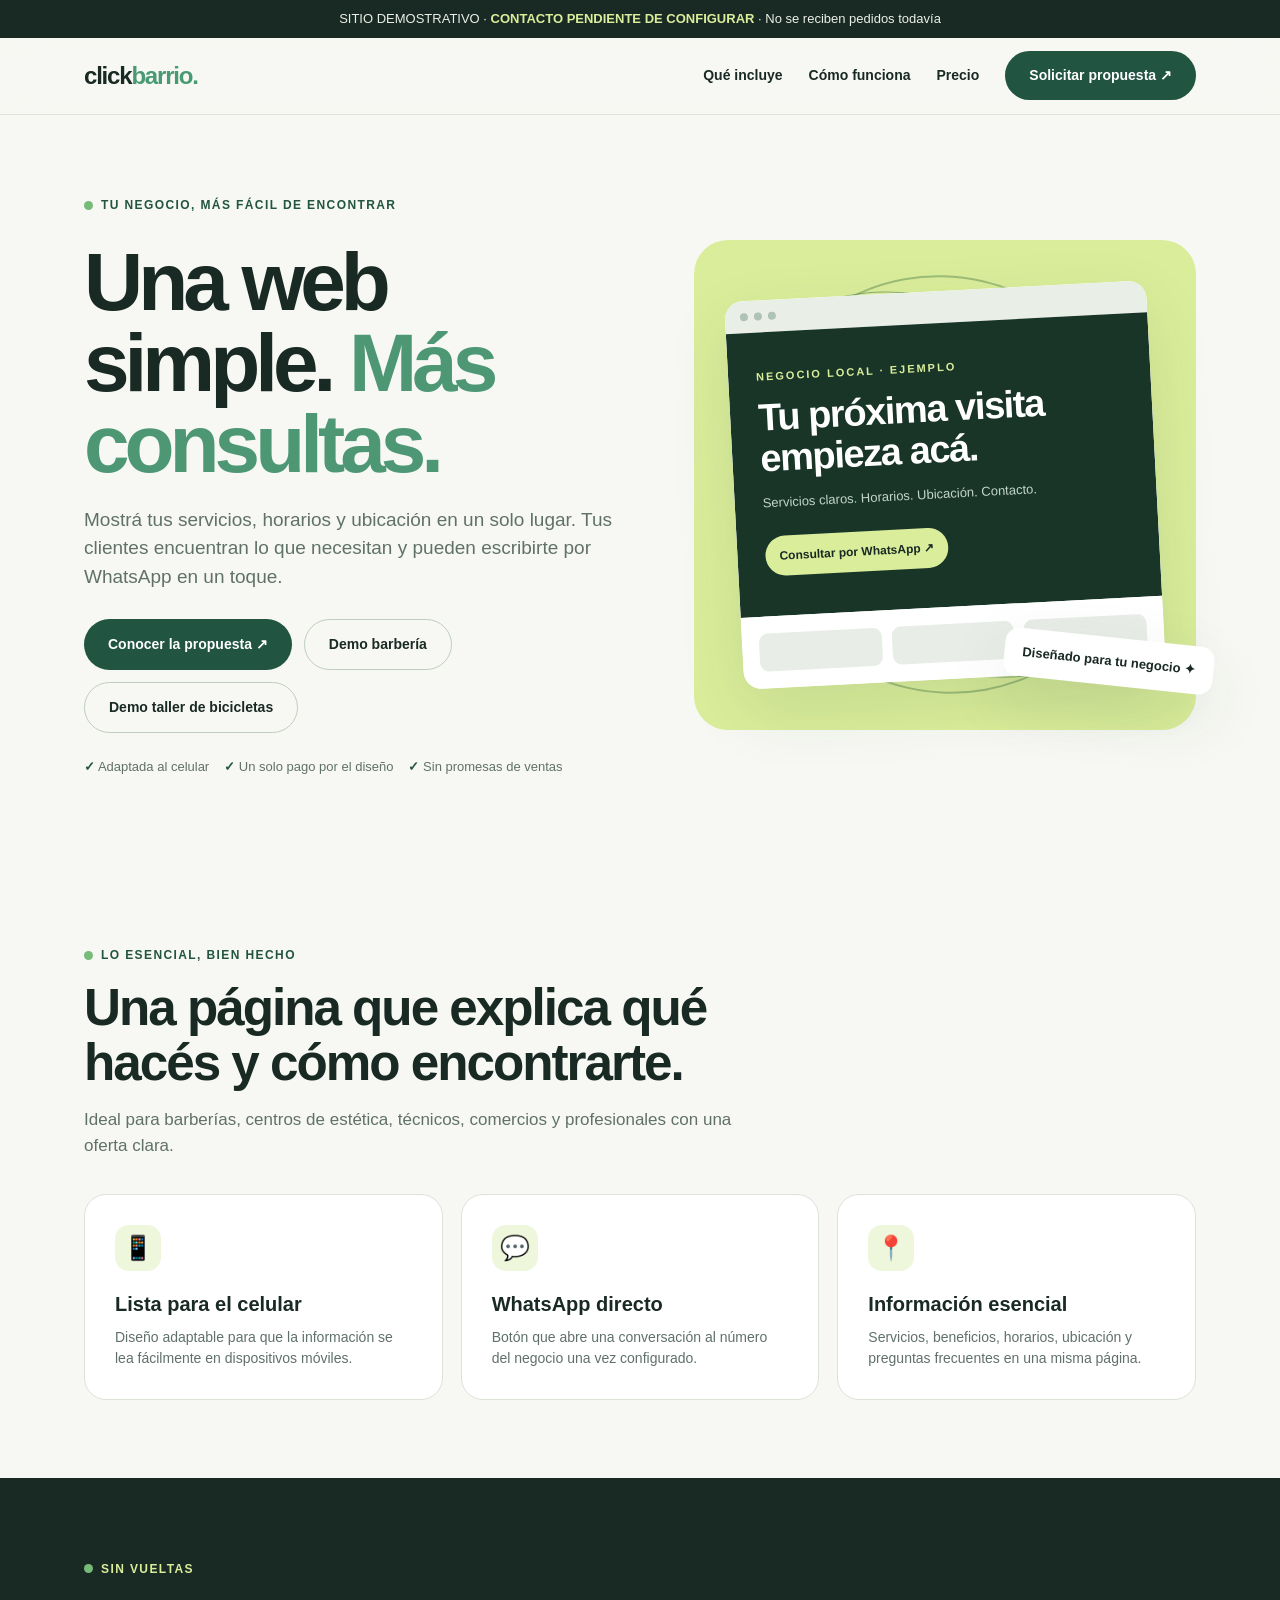
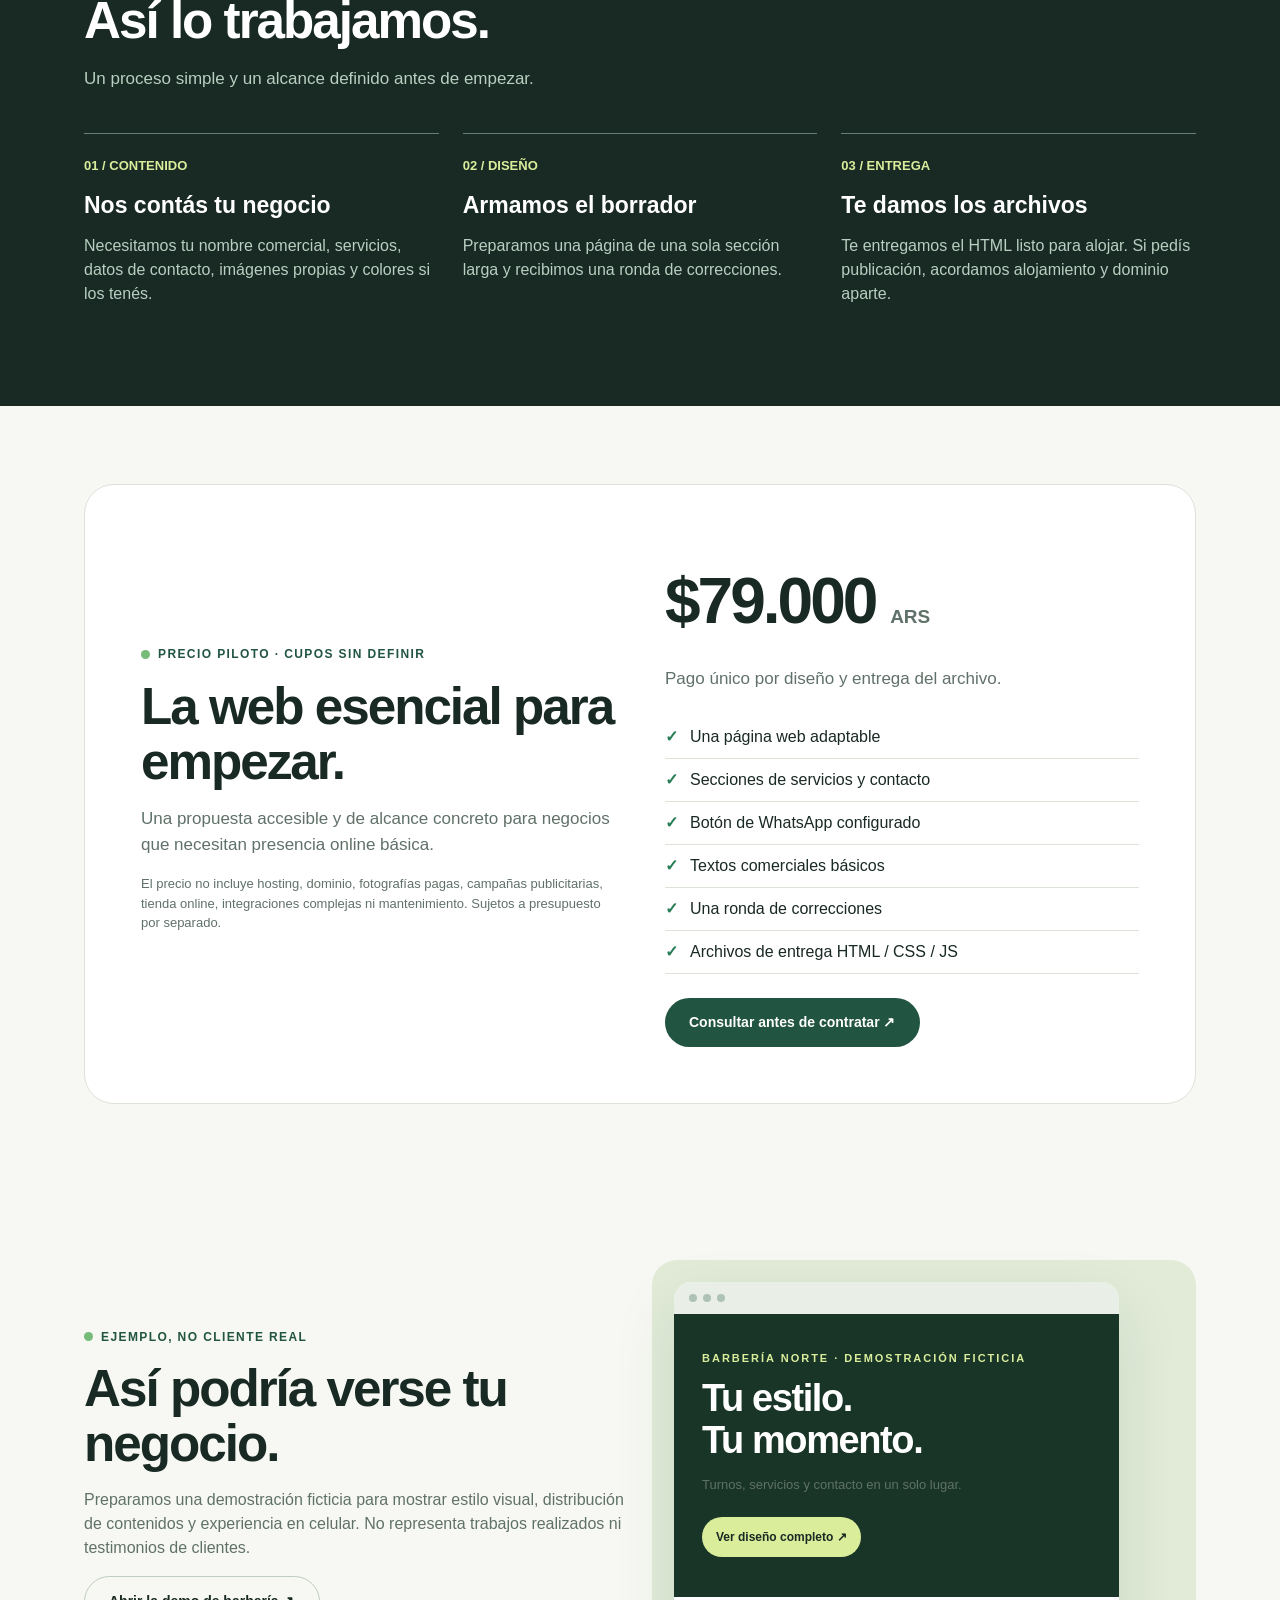
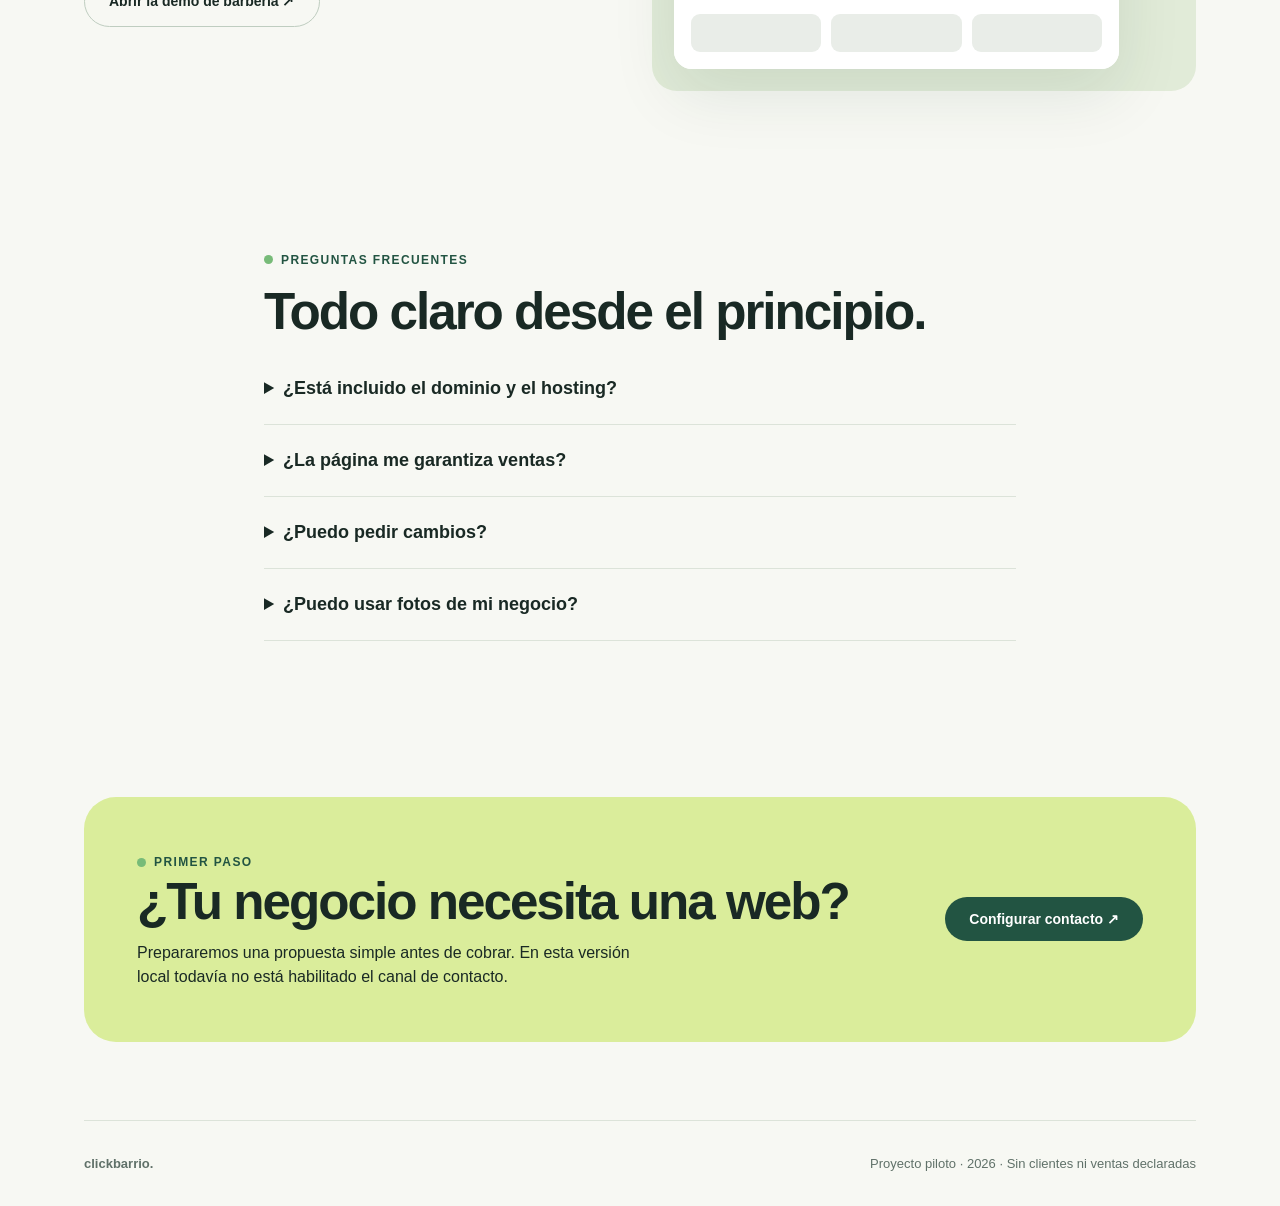
==== index.html @ e4241f74 "Add files via upload" ====
<!doctype html>
<html lang="es-AR">
<head>
<meta charset="UTF-8"><meta name="viewport" content="width=device-width, initial-scale=1">
<title>ClickBarrio — Páginas web que facilitan las consultas por WhatsApp</title>
<meta name="description" content="Páginas web claras y rápidas para pequeños negocios de Argentina. Diseño adaptable, información esencial y botón de WhatsApp.">
<style>
:root{--ink:#192924;--muted:#607169;--bg:#f7f8f3;--lime:#daed9b;--green:#225442;--white:#fff;--line:#dce3d9;--shadow:0 24px 65px #163a2c1a}
*{box-sizing:border-box}html{scroll-behavior:smooth}body{margin:0;font-family:Inter,"Segoe UI",Arial,sans-serif;color:var(--ink);background:var(--bg);line-height:1.5}a{color:inherit;text-decoration:none}
.container{max-width:1160px;padding:0 24px;margin:auto}.announcement{background:var(--ink);color:#eaf0e7;text-align:center;font-size:13px;padding:9px 14px}.announcement strong{color:var(--lime)}
nav{position:sticky;top:0;z-index:5;background:#f7f8f3ed;backdrop-filter:blur(16px);border-bottom:1px solid var(--line)}
.nav-inner{display:flex;align-items:center;justify-content:space-between;min-height:76px}.logo{font-weight:900;font-size:24px;letter-spacing:-1.2px}.logo span{color:#499a73}.links{display:flex;align-items:center;gap:26px;font-weight:650;font-size:14px}.btn{display:inline-flex;align-items:center;justify-content:center;gap:8px;background:var(--green);color:#fff;padding:14px 24px;border:0;border-radius:100px;font-weight:750;cursor:pointer;font-size:14px;transition:transform .2s,background .2s}.btn:hover{transform:translateY(-2px);background:#143a2b}.btn.light{background:var(--lime);color:var(--ink)}.btn.outline{background:transparent;border:1px solid #bfcdc0;color:var(--ink)}
.hero{padding:78px 0 88px;overflow:hidden}.hero-grid{display:grid;grid-template-columns:1.05fr .95fr;gap:55px;align-items:center}
.eyebrow{display:inline-flex;align-items:center;gap:8px;font-size:12px;font-weight:800;text-transform:uppercase;letter-spacing:1.4px;color:var(--green)}.eyebrow:before{content:"";width:9px;height:9px;border-radius:50%;background:#77bb78}
h1{font-size:clamp(48px,6.4vw,88px);line-height:.99;letter-spacing:-5px;margin:24px 0 22px;font-weight:900}h1 em{font-style:normal;color:#4e9775}
.lead{font-size:19px;color:var(--muted);max-width:570px}.actions{display:flex;flex-wrap:wrap;gap:12px;margin-top:28px}.notes{display:flex;flex-wrap:wrap;gap:15px;margin-top:24px;color:var(--muted);font-size:13px}.notes b{color:var(--green)}
.visual{position:relative;min-height:490px;background:var(--lime);border-radius:34px;padding:40px;display:grid;place-items:center}.circle{position:absolute;inset:7% 10%;border:2px solid #789f629c;border-radius:50%;transform:rotate(-22deg)}.orbit{position:absolute;inset:15% 4%;border:1px solid #638e60a1;border-radius:50%;transform:rotate(35deg)}
.browser{position:relative;width:100%;max-width:445px;border-radius:18px;overflow:hidden;box-shadow:var(--shadow);background:white;transform:rotate(-3deg)}.browser-top{background:#e9eee7;padding:12px 15px;display:flex;gap:6px}.dot{width:8px;height:8px;border-radius:50%;background:#afc2b6}.mock-hero{background:#183528;color:#fff;padding:36px 28px 40px}.mock-label{color:var(--lime);font-size:11px;font-weight:750;letter-spacing:2px}.mock-hero h3{font-size:38px;letter-spacing:-1.4px;line-height:1.1;margin:12px 0}.mock-hero p{font-size:13px;color:#c4d6cb}.mock-pill{display:inline-block;border-radius:25px;background:var(--lime);color:var(--ink);font-weight:750;padding:11px 14px;margin-top:10px;font-size:12px}.mock-foot{display:flex;gap:10px;padding:17px;background:#fff}.mock-foot div{height:38px;flex:1;border-radius:9px;background:#e9ede8}.tag{position:absolute;right:-18px;bottom:45px;border-radius:14px;padding:14px 18px;background:white;box-shadow:var(--shadow);font-weight:800;font-size:13px;transform:rotate(6deg)}
section{padding:78px 0}.section-header{max-width:680px;margin-bottom:36px}h2{font-size:clamp(34px,4vw,54px);letter-spacing:-2px;line-height:1.08;margin:13px 0}.sub{color:var(--muted);font-size:17px}
.cards{display:grid;grid-template-columns:repeat(3,1fr);gap:18px}.card{background:white;border:1px solid var(--line);border-radius:22px;padding:30px}.icon{display:grid;place-items:center;width:46px;height:46px;border-radius:14px;background:#eef6db;font-size:24px;margin-bottom:18px}.card h3{margin:0 0 8px;font-size:20px}.card p{color:var(--muted);margin:0;font-size:14px}
.dark{background:var(--ink);color:#fff}.dark .sub{color:#b8cfc1}.process{display:grid;grid-template-columns:repeat(3,1fr);gap:24px;margin-top:42px}.step{padding:22px 0;border-top:1px solid #678075}.step .number{font-size:13px;color:var(--lime);font-weight:800}.step h3{font-size:23px;margin:12px 0}.step p{color:#b8cfc1;margin:0}
.price-box{display:grid;grid-template-columns:1fr 1fr;gap:50px;align-items:center;background:white;border-radius:30px;padding:56px;border:1px solid var(--line)}.price{font-size:64px;font-weight:900;letter-spacing:-3px;margin:12px 0}.price small{font-size:19px;letter-spacing:0;font-weight:600;color:var(--muted)}ul.ticks{padding:0;list-style:none;margin:24px 0}ul.ticks li{padding:9px 0;border-bottom:1px solid var(--line)}ul.ticks li:before{content:"✓";margin-right:12px;color:#267c55;font-weight:900}.fine{font-size:13px;color:var(--muted);margin-top:15px}
.showcase{display:grid;grid-template-columns:1fr 1fr;gap:24px;align-items:center}.showcase-preview{background:#e1ebd8;border-radius:25px;padding:22px}.showcase-preview .browser{transform:none}.showcase p{color:var(--muted)}
.faq{max-width:800px}details{border-bottom:1px solid var(--line);padding:22px 0}summary{cursor:pointer;font-size:18px;font-weight:750}details p{color:var(--muted)}
.contact{background:var(--lime);border-radius:32px;padding:53px;display:flex;gap:30px;justify-content:space-between;align-items:center}.contact h2{margin:0 0 12px}.contact p{margin:0;max-width:520px}
footer{padding:33px 0;border-top:1px solid var(--line);color:var(--muted);font-size:13px;display:flex;gap:14px;justify-content:space-between;flex-wrap:wrap}
.notice{position:fixed;bottom:24px;right:24px;max-width:400px;background:#193c2d;color:white;padding:16px 20px;border-radius:14px;box-shadow:var(--shadow);display:none;z-index:30}
@media(max-width:800px){.hero-grid,.price-box,.showcase{grid-template-columns:1fr}.hero{padding:50px 0}.visual{min-height:370px}.cards,.process{grid-template-columns:1fr}.price-box{padding:32px}.links a:not(.btn){display:none}.contact{display:block;padding:32px}.contact .btn{margin-top:22px}h1{letter-spacing:-3px}.price{font-size:52px}.tag{right:3px}}
</style>
</head>
<body>
<div class="announcement">SITIO DEMOSTRATIVO · <strong>CONTACTO PENDIENTE DE CONFIGURAR</strong> · No se reciben pedidos todavía</div>
<nav><div class="container nav-inner"><a class="logo" href="#">click<span>barrio.</span></a><div class="links"><a href="#incluye">Qué incluye</a><a href="#proceso">Cómo funciona</a><a href="#precio">Precio</a><a class="btn" href="#contacto">Solicitar propuesta ↗</a></div></div></nav>
<main>
<header class="hero"><div class="container hero-grid"><div><div class="eyebrow">Tu negocio, más fácil de encontrar</div><h1>Una web simple. <em>Más consultas.</em></h1><p class="lead">Mostrá tus servicios, horarios y ubicación en un solo lugar. Tus clientes encuentran lo que necesitan y pueden escribirte por WhatsApp en un toque.</p><div class="actions"><a class="btn" href="#precio">Conocer la propuesta ↗</a><a class="btn outline" href="demo_barberia.html">Demo barbería</a><a class="btn outline" href="demo_taller.html">Demo taller de bicicletas</a></div><div class="notes"><span><b>✓</b> Adaptada al celular</span><span><b>✓</b> Un solo pago por el diseño</span><span><b>✓</b> Sin promesas de ventas</span></div></div><div class="visual"><div class="circle"></div><div class="orbit"></div><div class="browser"><div class="browser-top"><i class="dot"></i><i class="dot"></i><i class="dot"></i></div><div class="mock-hero"><div class="mock-label">NEGOCIO LOCAL · EJEMPLO</div><h3>Tu próxima visita empieza acá.</h3><p>Servicios claros. Horarios. Ubicación. Contacto.</p><span class="mock-pill">Consultar por WhatsApp ↗</span></div><div class="mock-foot"><div></div><div></div><div></div></div></div><div class="tag">Diseñado para tu negocio ✦</div></div></div></header>
<section id="incluye"><div class="container"><div class="section-header"><div class="eyebrow">Lo esencial, bien hecho</div><h2>Una página que explica qué hacés y cómo encontrarte.</h2><p class="sub">Ideal para barberías, centros de estética, técnicos, comercios y profesionales con una oferta clara.</p></div><div class="cards"><article class="card"><div class="icon">📱</div><h3>Lista para el celular</h3><p>Diseño adaptable para que la información se lea fácilmente en dispositivos móviles.</p></article><article class="card"><div class="icon">💬</div><h3>WhatsApp directo</h3><p>Botón que abre una conversación al número del negocio una vez configurado.</p></article><article class="card"><div class="icon">📍</div><h3>Información esencial</h3><p>Servicios, beneficios, horarios, ubicación y preguntas frecuentes en una misma página.</p></article></div></div></section>
<section class="dark" id="proceso"><div class="container"><div class="eyebrow" style="color:var(--lime)">Sin vueltas</div><h2>Así lo trabajamos.</h2><p class="sub">Un proceso simple y un alcance definido antes de empezar.</p><div class="process"><div class="step"><div class="number">01 / CONTENIDO</div><h3>Nos contás tu negocio</h3><p>Necesitamos tu nombre comercial, servicios, datos de contacto, imágenes propias y colores si los tenés.</p></div><div class="step"><div class="number">02 / DISEÑO</div><h3>Armamos el borrador</h3><p>Preparamos una página de una sola sección larga y recibimos una ronda de correcciones.</p></div><div class="step"><div class="number">03 / ENTREGA</div><h3>Te damos los archivos</h3><p>Te entregamos el HTML listo para alojar. Si pedís publicación, acordamos alojamiento y dominio aparte.</p></div></div></div></section>
<section id="precio"><div class="container"><div class="price-box"><div><div class="eyebrow">Precio piloto · cupos sin definir</div><h2>La web esencial para empezar.</h2><p class="sub">Una propuesta accesible y de alcance concreto para negocios que necesitan presencia online básica.</p><p class="fine">El precio no incluye hosting, dominio, fotografías pagas, campañas publicitarias, tienda online, integraciones complejas ni mantenimiento. Sujetos a presupuesto por separado.</p></div><div><div class="price">$79.000 <small>ARS</small></div><p class="sub">Pago único por diseño y entrega del archivo.</p><ul class="ticks"><li>Una página web adaptable</li><li>Secciones de servicios y contacto</li><li>Botón de WhatsApp configurado</li><li>Textos comerciales básicos</li><li>Una ronda de correcciones</li><li>Archivos de entrega HTML / CSS / JS</li></ul><a class="btn" href="#contacto">Consultar antes de contratar ↗</a></div></div></div></section>
<section><div class="container showcase"><div><div class="eyebrow">Ejemplo, no cliente real</div><h2>Así podría verse tu negocio.</h2><p>Preparamos una demostración ficticia para mostrar estilo visual, distribución de contenidos y experiencia en celular. No representa trabajos realizados ni testimonios de clientes.</p><a class="btn outline" href="demo_barberia.html">Abrir la demo de barbería ↗</a></div><div class="showcase-preview"><div class="browser"><div class="browser-top"><i class="dot"></i><i class="dot"></i><i class="dot"></i></div><div class="mock-hero"><div class="mock-label">BARBERÍA NORTE · DEMOSTRACIÓN FICTICIA</div><h3>Tu estilo.<br>Tu momento.</h3><p>Turnos, servicios y contacto en un solo lugar.</p><span class="mock-pill">Ver diseño completo ↗</span></div><div class="mock-foot"><div></div><div></div><div></div></div></div></div></div></section>
<section><div class="container faq"><div class="eyebrow">Preguntas frecuentes</div><h2>Todo claro desde el principio.</h2><details><summary>¿Está incluido el dominio y el hosting?</summary><p>No. El precio piloto cubre el diseño y los archivos. Podemos presupuestar una puesta online y el mantenimiento por separado.</p></details><details><summary>¿La página me garantiza ventas?</summary><p>No. La página facilita la presentación y el contacto, pero las ventas dependen de la oferta, la atención comercial y de que lleguen visitantes.</p></details><details><summary>¿Puedo pedir cambios?</summary><p>Incluimos una ronda de modificaciones sobre los textos, imágenes y detalles de la maqueta acordada. Cambios grandes se presupuestan.</p></details><details><summary>¿Puedo usar fotos de mi negocio?</summary><p>Sí, siempre que tengas autorización para utilizarlas. No usamos testimonios o casos de éxito inventados.</p></details></div></section>
<section id="contacto"><div class="container"><div class="contact"><div><div class="eyebrow">Primer paso</div><h2>¿Tu negocio necesita una web?</h2><p>Prepararemos una propuesta simple antes de cobrar. En esta versión local todavía no está habilitado el canal de contacto.</p></div><button class="btn" onclick="mostrarAviso()">Configurar contacto ↗</button></div></div></section>
</main>
<div class="container"><footer><strong>clickbarrio.</strong><span>Proyecto piloto · 2026 · Sin clientes ni ventas declaradas</span></footer></div>
<div id="aviso" class="notice" role="status">Antes de publicar: ingresar un WhatsApp comercial autorizado y configurar un medio de cobro del titular.</div>
<script>function mostrarAviso(){let n=document.getElementById('aviso');n.style.display='block';setTimeout(()=>n.style.display='none',5500)}</script>
</body></html>
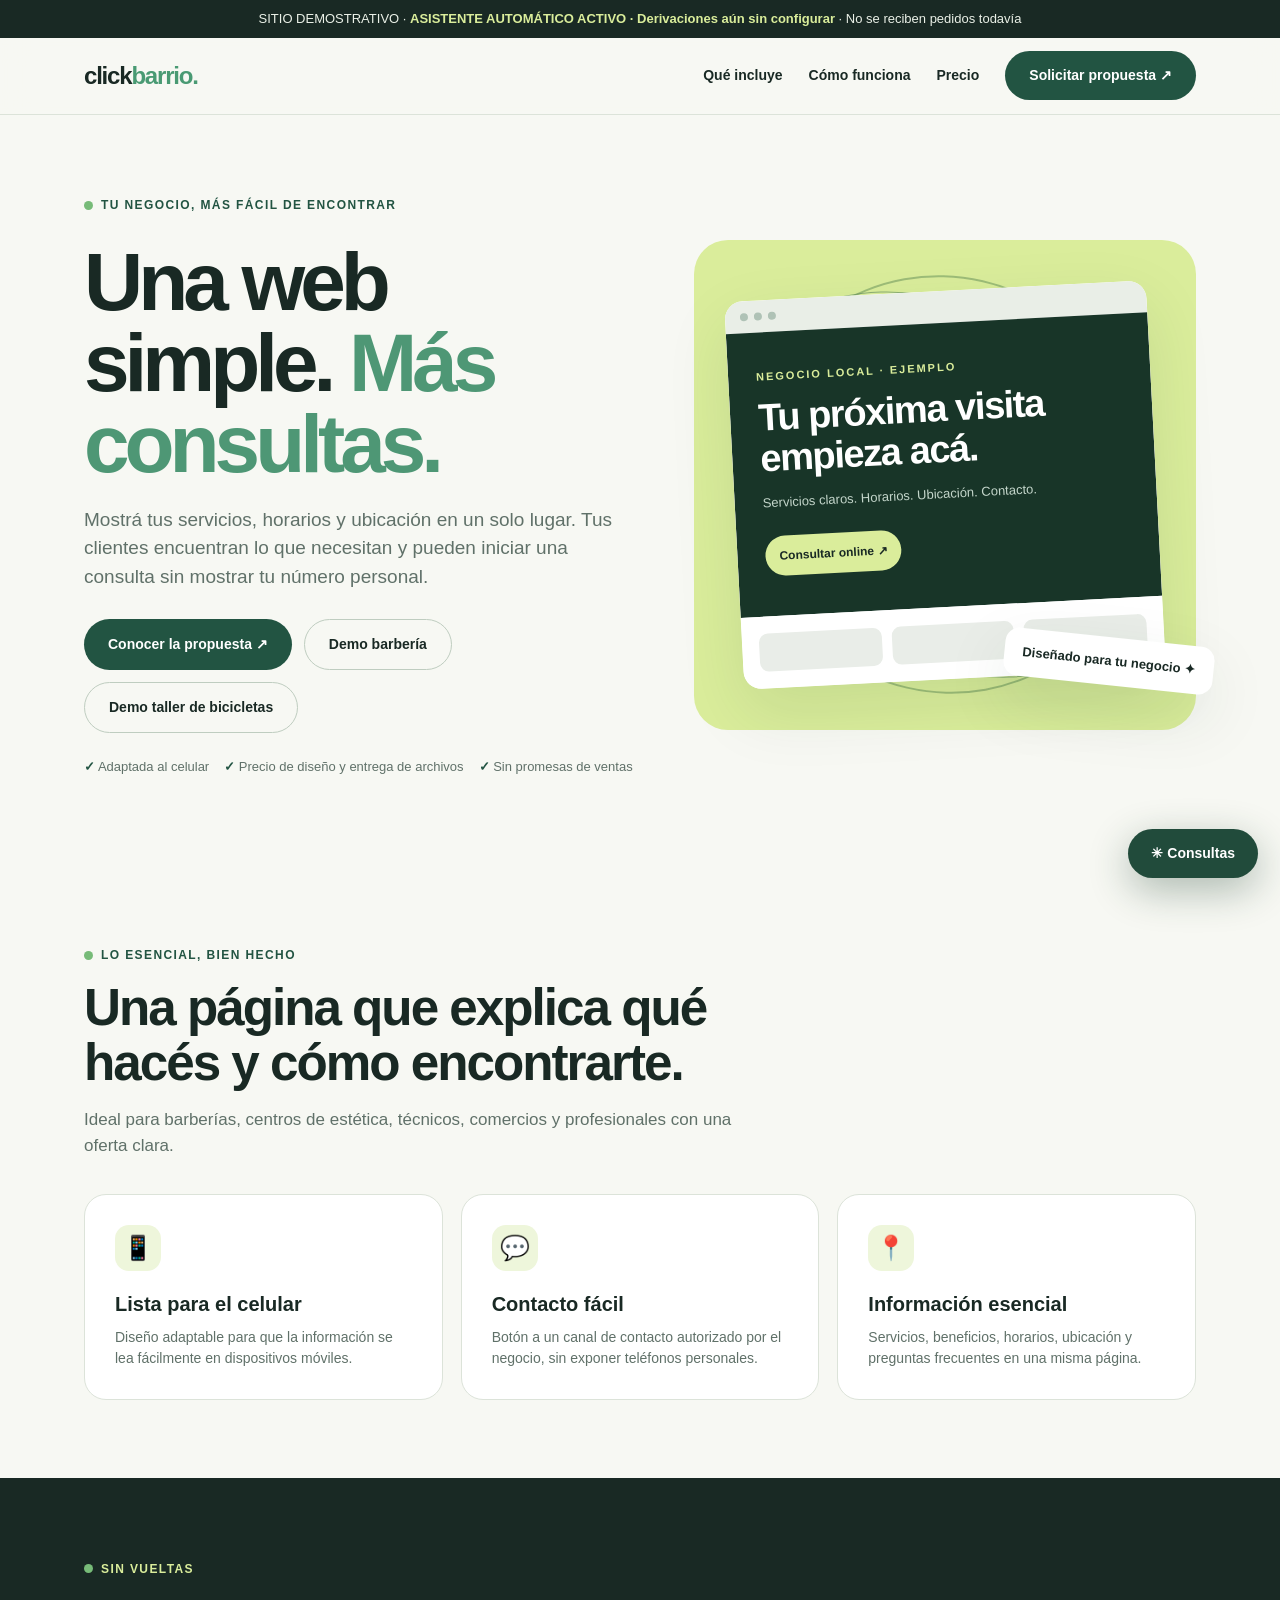
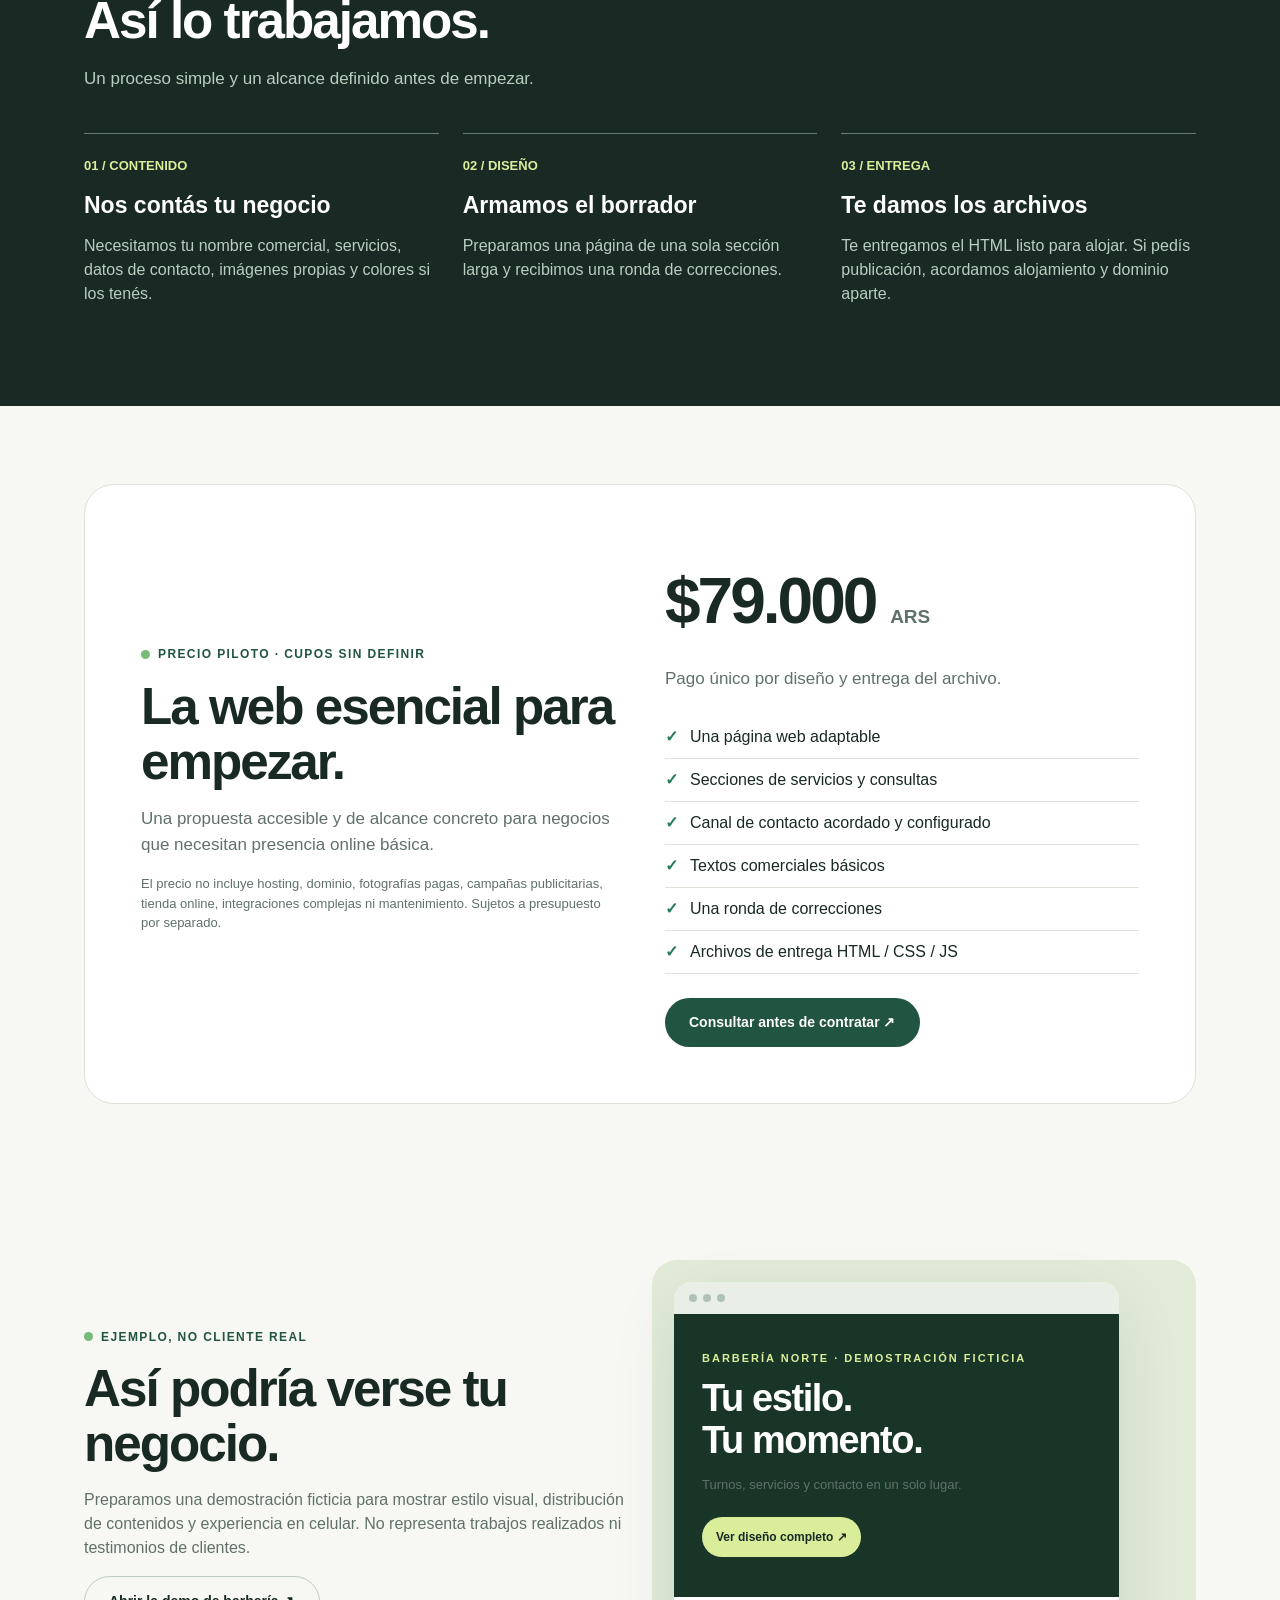
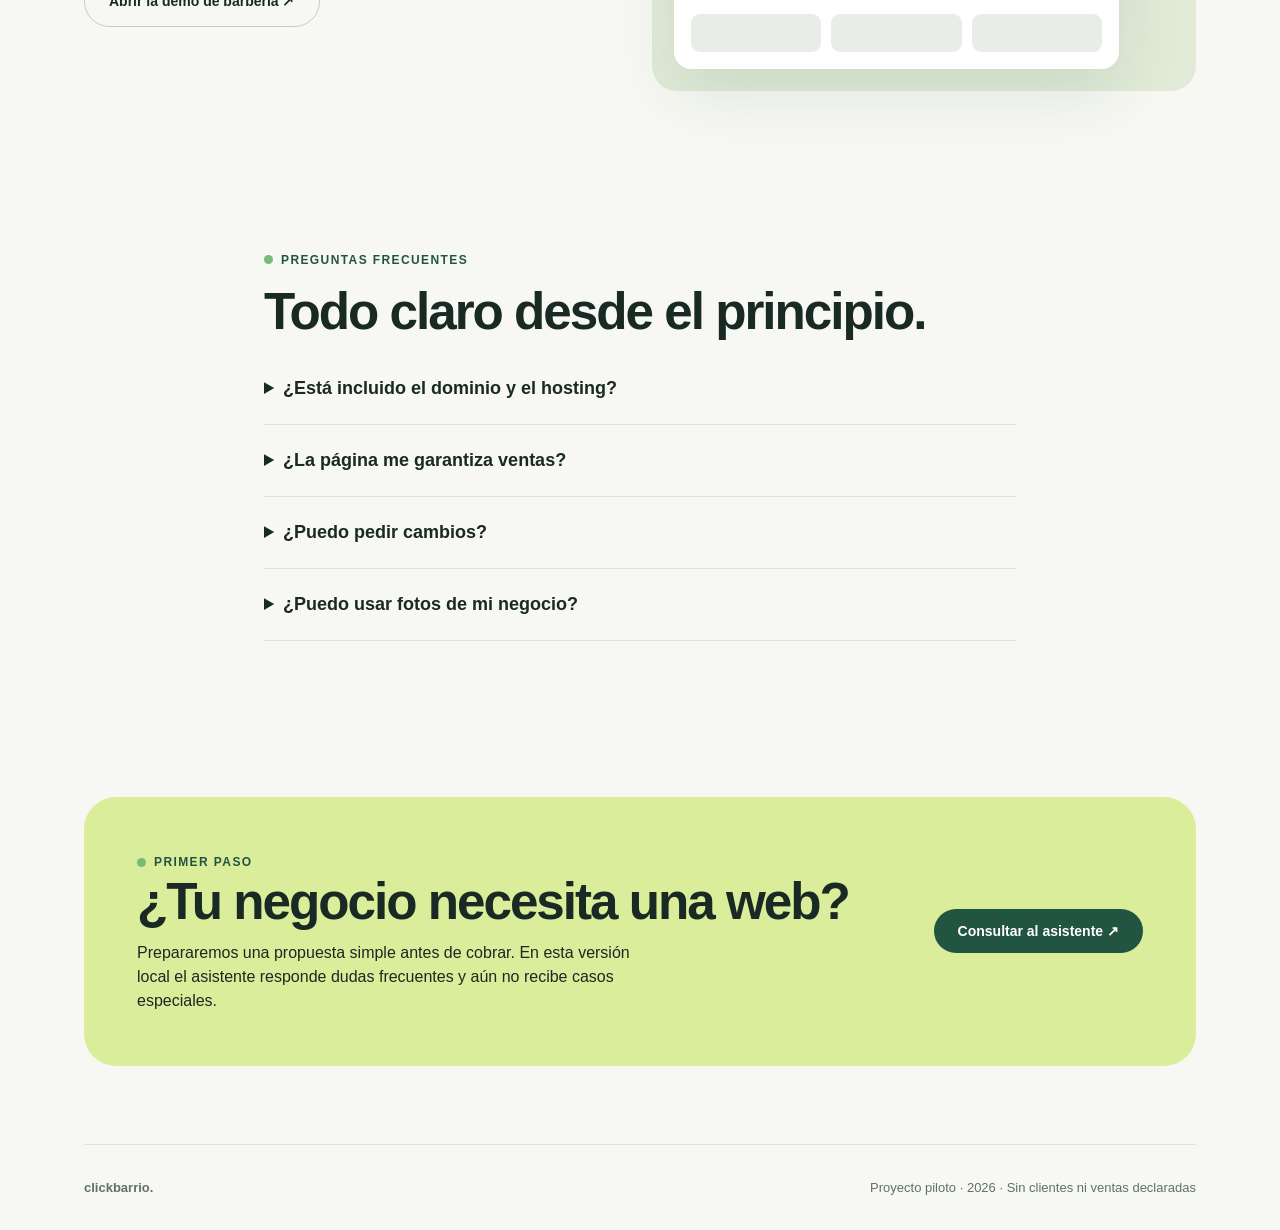
==== commit 4de44d3f: "Add files via upload" ====
--- a/index.html
+++ b/index.html
@@ -27,20 +27,20 @@
 .notice{position:fixed;bottom:24px;right:24px;max-width:400px;background:#193c2d;color:white;padding:16px 20px;border-radius:14px;box-shadow:var(--shadow);display:none;z-index:30}
 @media(max-width:800px){.hero-grid,.price-box,.showcase{grid-template-columns:1fr}.hero{padding:50px 0}.visual{min-height:370px}.cards,.process{grid-template-columns:1fr}.price-box{padding:32px}.links a:not(.btn){display:none}.contact{display:block;padding:32px}.contact .btn{margin-top:22px}h1{letter-spacing:-3px}.price{font-size:52px}.tag{right:3px}}
 </style>
-</head>
+<link rel="stylesheet" href="clickbarrio_chat.css"></head>
 <body>
-<div class="announcement">SITIO DEMOSTRATIVO · <strong>CONTACTO PENDIENTE DE CONFIGURAR</strong> · No se reciben pedidos todavía</div>
+<div class="announcement">SITIO DEMOSTRATIVO · <strong>ASISTENTE AUTOMÁTICO ACTIVO · Derivaciones aún sin configurar</strong> · No se reciben pedidos todavía</div>
 <nav><div class="container nav-inner"><a class="logo" href="#">click<span>barrio.</span></a><div class="links"><a href="#incluye">Qué incluye</a><a href="#proceso">Cómo funciona</a><a href="#precio">Precio</a><a class="btn" href="#contacto">Solicitar propuesta ↗</a></div></div></nav>
 <main>
-<header class="hero"><div class="container hero-grid"><div><div class="eyebrow">Tu negocio, más fácil de encontrar</div><h1>Una web simple. <em>Más consultas.</em></h1><p class="lead">Mostrá tus servicios, horarios y ubicación en un solo lugar. Tus clientes encuentran lo que necesitan y pueden escribirte por WhatsApp en un toque.</p><div class="actions"><a class="btn" href="#precio">Conocer la propuesta ↗</a><a class="btn outline" href="demo_barberia.html">Demo barbería</a><a class="btn outline" href="demo_taller.html">Demo taller de bicicletas</a></div><div class="notes"><span><b>✓</b> Adaptada al celular</span><span><b>✓</b> Un solo pago por el diseño</span><span><b>✓</b> Sin promesas de ventas</span></div></div><div class="visual"><div class="circle"></div><div class="orbit"></div><div class="browser"><div class="browser-top"><i class="dot"></i><i class="dot"></i><i class="dot"></i></div><div class="mock-hero"><div class="mock-label">NEGOCIO LOCAL · EJEMPLO</div><h3>Tu próxima visita empieza acá.</h3><p>Servicios claros. Horarios. Ubicación. Contacto.</p><span class="mock-pill">Consultar por WhatsApp ↗</span></div><div class="mock-foot"><div></div><div></div><div></div></div></div><div class="tag">Diseñado para tu negocio ✦</div></div></div></header>
-<section id="incluye"><div class="container"><div class="section-header"><div class="eyebrow">Lo esencial, bien hecho</div><h2>Una página que explica qué hacés y cómo encontrarte.</h2><p class="sub">Ideal para barberías, centros de estética, técnicos, comercios y profesionales con una oferta clara.</p></div><div class="cards"><article class="card"><div class="icon">📱</div><h3>Lista para el celular</h3><p>Diseño adaptable para que la información se lea fácilmente en dispositivos móviles.</p></article><article class="card"><div class="icon">💬</div><h3>WhatsApp directo</h3><p>Botón que abre una conversación al número del negocio una vez configurado.</p></article><article class="card"><div class="icon">📍</div><h3>Información esencial</h3><p>Servicios, beneficios, horarios, ubicación y preguntas frecuentes en una misma página.</p></article></div></div></section>
+<header class="hero"><div class="container hero-grid"><div><div class="eyebrow">Tu negocio, más fácil de encontrar</div><h1>Una web simple. <em>Más consultas.</em></h1><p class="lead">Mostrá tus servicios, horarios y ubicación en un solo lugar. Tus clientes encuentran lo que necesitan y pueden iniciar una consulta sin mostrar tu número personal.</p><div class="actions"><a class="btn" href="#precio">Conocer la propuesta ↗</a><a class="btn outline" href="demo_barberia.html">Demo barbería</a><a class="btn outline" href="demo_taller.html">Demo taller de bicicletas</a></div><div class="notes"><span><b>✓</b> Adaptada al celular</span><span><b>✓</b> Precio de diseño y entrega de archivos</span><span><b>✓</b> Sin promesas de ventas</span></div></div><div class="visual"><div class="circle"></div><div class="orbit"></div><div class="browser"><div class="browser-top"><i class="dot"></i><i class="dot"></i><i class="dot"></i></div><div class="mock-hero"><div class="mock-label">NEGOCIO LOCAL · EJEMPLO</div><h3>Tu próxima visita empieza acá.</h3><p>Servicios claros. Horarios. Ubicación. Contacto.</p><span class="mock-pill">Consultar online ↗</span></div><div class="mock-foot"><div></div><div></div><div></div></div></div><div class="tag">Diseñado para tu negocio ✦</div></div></div></header>
+<section id="incluye"><div class="container"><div class="section-header"><div class="eyebrow">Lo esencial, bien hecho</div><h2>Una página que explica qué hacés y cómo encontrarte.</h2><p class="sub">Ideal para barberías, centros de estética, técnicos, comercios y profesionales con una oferta clara.</p></div><div class="cards"><article class="card"><div class="icon">📱</div><h3>Lista para el celular</h3><p>Diseño adaptable para que la información se lea fácilmente en dispositivos móviles.</p></article><article class="card"><div class="icon">💬</div><h3>Contacto fácil</h3><p>Botón a un canal de contacto autorizado por el negocio, sin exponer teléfonos personales.</p></article><article class="card"><div class="icon">📍</div><h3>Información esencial</h3><p>Servicios, beneficios, horarios, ubicación y preguntas frecuentes en una misma página.</p></article></div></div></section>
 <section class="dark" id="proceso"><div class="container"><div class="eyebrow" style="color:var(--lime)">Sin vueltas</div><h2>Así lo trabajamos.</h2><p class="sub">Un proceso simple y un alcance definido antes de empezar.</p><div class="process"><div class="step"><div class="number">01 / CONTENIDO</div><h3>Nos contás tu negocio</h3><p>Necesitamos tu nombre comercial, servicios, datos de contacto, imágenes propias y colores si los tenés.</p></div><div class="step"><div class="number">02 / DISEÑO</div><h3>Armamos el borrador</h3><p>Preparamos una página de una sola sección larga y recibimos una ronda de correcciones.</p></div><div class="step"><div class="number">03 / ENTREGA</div><h3>Te damos los archivos</h3><p>Te entregamos el HTML listo para alojar. Si pedís publicación, acordamos alojamiento y dominio aparte.</p></div></div></div></section>
-<section id="precio"><div class="container"><div class="price-box"><div><div class="eyebrow">Precio piloto · cupos sin definir</div><h2>La web esencial para empezar.</h2><p class="sub">Una propuesta accesible y de alcance concreto para negocios que necesitan presencia online básica.</p><p class="fine">El precio no incluye hosting, dominio, fotografías pagas, campañas publicitarias, tienda online, integraciones complejas ni mantenimiento. Sujetos a presupuesto por separado.</p></div><div><div class="price">$79.000 <small>ARS</small></div><p class="sub">Pago único por diseño y entrega del archivo.</p><ul class="ticks"><li>Una página web adaptable</li><li>Secciones de servicios y contacto</li><li>Botón de WhatsApp configurado</li><li>Textos comerciales básicos</li><li>Una ronda de correcciones</li><li>Archivos de entrega HTML / CSS / JS</li></ul><a class="btn" href="#contacto">Consultar antes de contratar ↗</a></div></div></div></section>
+<section id="precio"><div class="container"><div class="price-box"><div><div class="eyebrow">Precio piloto · cupos sin definir</div><h2>La web esencial para empezar.</h2><p class="sub">Una propuesta accesible y de alcance concreto para negocios que necesitan presencia online básica.</p><p class="fine">El precio no incluye hosting, dominio, fotografías pagas, campañas publicitarias, tienda online, integraciones complejas ni mantenimiento. Sujetos a presupuesto por separado.</p></div><div><div class="price">$79.000 <small>ARS</small></div><p class="sub">Pago único por diseño y entrega del archivo.</p><ul class="ticks"><li>Una página web adaptable</li><li>Secciones de servicios y consultas</li><li>Canal de contacto acordado y configurado</li><li>Textos comerciales básicos</li><li>Una ronda de correcciones</li><li>Archivos de entrega HTML / CSS / JS</li></ul><a class="btn" href="#contacto">Consultar antes de contratar ↗</a></div></div></div></section>
 <section><div class="container showcase"><div><div class="eyebrow">Ejemplo, no cliente real</div><h2>Así podría verse tu negocio.</h2><p>Preparamos una demostración ficticia para mostrar estilo visual, distribución de contenidos y experiencia en celular. No representa trabajos realizados ni testimonios de clientes.</p><a class="btn outline" href="demo_barberia.html">Abrir la demo de barbería ↗</a></div><div class="showcase-preview"><div class="browser"><div class="browser-top"><i class="dot"></i><i class="dot"></i><i class="dot"></i></div><div class="mock-hero"><div class="mock-label">BARBERÍA NORTE · DEMOSTRACIÓN FICTICIA</div><h3>Tu estilo.<br>Tu momento.</h3><p>Turnos, servicios y contacto en un solo lugar.</p><span class="mock-pill">Ver diseño completo ↗</span></div><div class="mock-foot"><div></div><div></div><div></div></div></div></div></div></section>
 <section><div class="container faq"><div class="eyebrow">Preguntas frecuentes</div><h2>Todo claro desde el principio.</h2><details><summary>¿Está incluido el dominio y el hosting?</summary><p>No. El precio piloto cubre el diseño y los archivos. Podemos presupuestar una puesta online y el mantenimiento por separado.</p></details><details><summary>¿La página me garantiza ventas?</summary><p>No. La página facilita la presentación y el contacto, pero las ventas dependen de la oferta, la atención comercial y de que lleguen visitantes.</p></details><details><summary>¿Puedo pedir cambios?</summary><p>Incluimos una ronda de modificaciones sobre los textos, imágenes y detalles de la maqueta acordada. Cambios grandes se presupuestan.</p></details><details><summary>¿Puedo usar fotos de mi negocio?</summary><p>Sí, siempre que tengas autorización para utilizarlas. No usamos testimonios o casos de éxito inventados.</p></details></div></section>
-<section id="contacto"><div class="container"><div class="contact"><div><div class="eyebrow">Primer paso</div><h2>¿Tu negocio necesita una web?</h2><p>Prepararemos una propuesta simple antes de cobrar. En esta versión local todavía no está habilitado el canal de contacto.</p></div><button class="btn" onclick="mostrarAviso()">Configurar contacto ↗</button></div></div></section>
+<section id="contacto"><div class="container"><div class="contact"><div><div class="eyebrow">Primer paso</div><h2>¿Tu negocio necesita una web?</h2><p>Prepararemos una propuesta simple antes de cobrar. En esta versión local el asistente responde dudas frecuentes y aún no recibe casos especiales.</p></div><button class="btn" onclick="mostrarAviso()">Configurar contacto ↗</button></div></div></section>
 </main>
 <div class="container"><footer><strong>clickbarrio.</strong><span>Proyecto piloto · 2026 · Sin clientes ni ventas declaradas</span></footer></div>
 <div id="aviso" class="notice" role="status">Antes de publicar: ingresar un WhatsApp comercial autorizado y configurar un medio de cobro del titular.</div>
 <script>function mostrarAviso(){let n=document.getElementById('aviso');n.style.display='block';setTimeout(()=>n.style.display='none',5500)}</script>
-</body></html>+<script src="clickbarrio_chat.js" defer></script></body></html>
--- a/clickbarrio_chat.css
+++ b/clickbarrio_chat.css
@@ -0,0 +1,26 @@
+/* ClickBarrio: widget de asistencia FAQ sin conexión a servicios externos */
+.cb-chat-launcher{position:fixed!important;right:22px;bottom:22px;z-index:99998!important;border:0;border-radius:60px;background:#214b3b;color:white;font:750 14px/1.2 "Segoe UI",Arial,sans-serif;box-shadow:0 12px 40px #193c2b55;padding:16px 23px;cursor:pointer;transition:transform .18s,box-shadow .18s}
+.cb-chat-launcher:hover{transform:translateY(-2px);box-shadow:0 14px 45px #193c2b77}.cb-chat-launcher:focus-visible,.cb-chat-container button:focus-visible,.cb-chat-container input:focus-visible{outline:3px solid #e5b86a;outline-offset:2px}
+.cb-chat-container{display:none;position:fixed;bottom:88px;right:22px;z-index:99997;width:min(420px,calc(100vw - 24px));font-family:"Segoe UI",Arial,sans-serif;color:#1b3027;font-size:14px;line-height:1.45}
+.cb-chat-container.cb-open{display:block}.cb-chat-panel{display:flex;flex-direction:column;background:#fff;box-shadow:0 15px 60px #101c183d;border:1px solid #dae2da;border-radius:18px;overflow:hidden;height:min(610px,calc(100dvh - 118px))}
+.cb-chat-head{display:flex;gap:12px;align-items:center;background:#214b3b;padding:18px 16px;color:#fff;min-height:76px}
+.cb-chat-logo{width:40px;height:40px;background:#dfeeaf;color:#214b3b;display:flex;align-items:center;justify-content:center;border-radius:12px;font-size:25px;font-weight:900}
+.cb-chat-title{flex:1;display:flex;flex-direction:column;gap:3px}.cb-chat-title strong{font-size:15px;color:#fff}.cb-chat-title small{font-size:11px;color:#d9e6dc}
+.cb-chat-close{border:0;background:transparent;color:#fff;font-size:27px;cursor:pointer;line-height:1;padding:6px 9px}
+.cb-chat-body{flex:1;overflow-y:auto;padding:18px 15px 14px;background:#f7faf5;display:flex;flex-direction:column;gap:13px;scroll-behavior:smooth}
+.cb-line{display:flex;flex-direction:column;max-width:94%;gap:8px}.cb-visitor{align-self:flex-end;align-items:flex-end}.cb-bot{align-self:flex-start}
+.cb-bubble{white-space:pre-wrap;overflow-wrap:anywhere;border-radius:14px 14px 14px 4px;background:#fff;border:1px solid #e6ece3;padding:12px 13px;box-shadow:0 2px 6px #132e1c08;color:#254031;font-size:13px;line-height:1.55}
+.cb-visitor .cb-bubble{background:#214b3b;border-color:#214b3b;color:#fff;border-radius:14px 14px 4px 14px}
+.cb-chat-links{display:flex;flex-direction:column;gap:7px}.cb-chat-link{display:inline-flex;max-width:100%;background:#edf5d9;border:1px solid #d9e9c4;padding:9px 12px;border-radius:10px;color:#1f513c;font-weight:750;text-decoration:none!important;font-size:12px}
+.cb-chat-suggestions{padding:9px 12px;background:#fff;display:flex;gap:7px;overflow-x:auto;flex-shrink:0;min-height:55px;align-items:center;border-top:1px solid #e6ebe5;scrollbar-width:thin}
+.cb-chat-chip{white-space:nowrap;border:1px solid #d5dfd4;border-radius:50px;padding:8px 10px;color:#2e5040;background:#f8fbf6;font:650 12px "Segoe UI",Arial,sans-serif;cursor:pointer;flex:none}
+.cb-chat-chip:hover{background:#eaf1dc}.cb-chat-escalate{background:#fcf5e9;border-color:#e8d9bd}
+.cb-chat-form{padding:11px 12px;display:flex;gap:7px;border-top:1px solid #edf0ec;background:#fff}
+.cb-chat-form input{border:1px solid #ced9ce;border-radius:10px;font:13px "Segoe UI",Arial,sans-serif;padding:12px;flex:1;min-width:0;color:#1b3027;background:#fff}
+.cb-chat-form button{border:0;border-radius:10px;width:44px;flex:none;background:#214b3b;color:#fff;font-size:20px;cursor:pointer}
+.cb-chat-disclaimer{font:11px/1.4 "Segoe UI",Arial,sans-serif;color:#6b7c70;margin:0;padding:0 13px 12px;background:#fff}
+.cb-chat-sr{position:absolute!important;width:1px;height:1px;padding:0;margin:-1px;overflow:hidden;clip:rect(0,0,0,0);white-space:nowrap;border:0}
+@media (max-width:550px){.cb-chat-launcher{right:12px;bottom:12px;padding:13px 17px}.cb-chat-container{right:12px;bottom:70px;width:calc(100vw - 24px)}.cb-chat-panel{height:min(630px,calc(100dvh - 90px));border-radius:16px}}
+@media (prefers-reduced-motion:reduce){.cb-chat-launcher,.cb-chat-body{scroll-behavior:auto;transition:none}}
+
+.cb-chat-panel{padding:0!important;min-height:0!important}
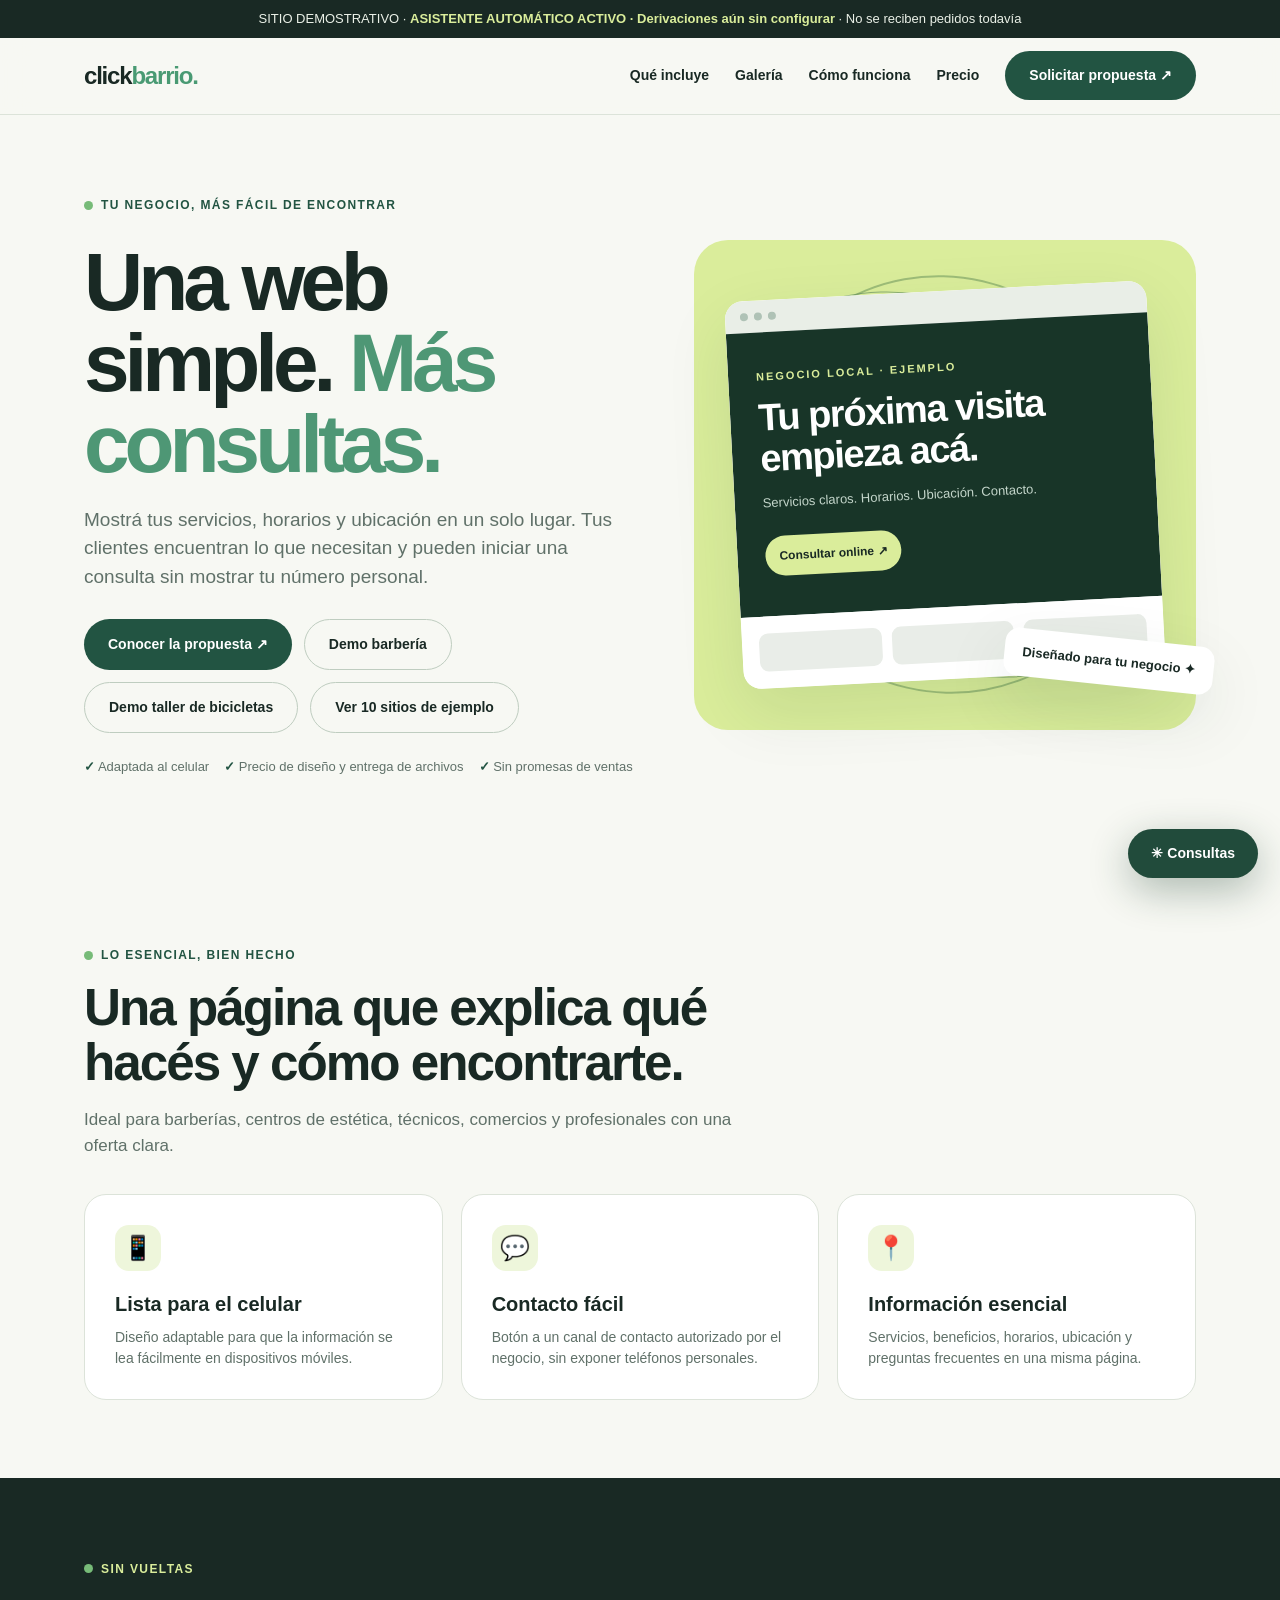
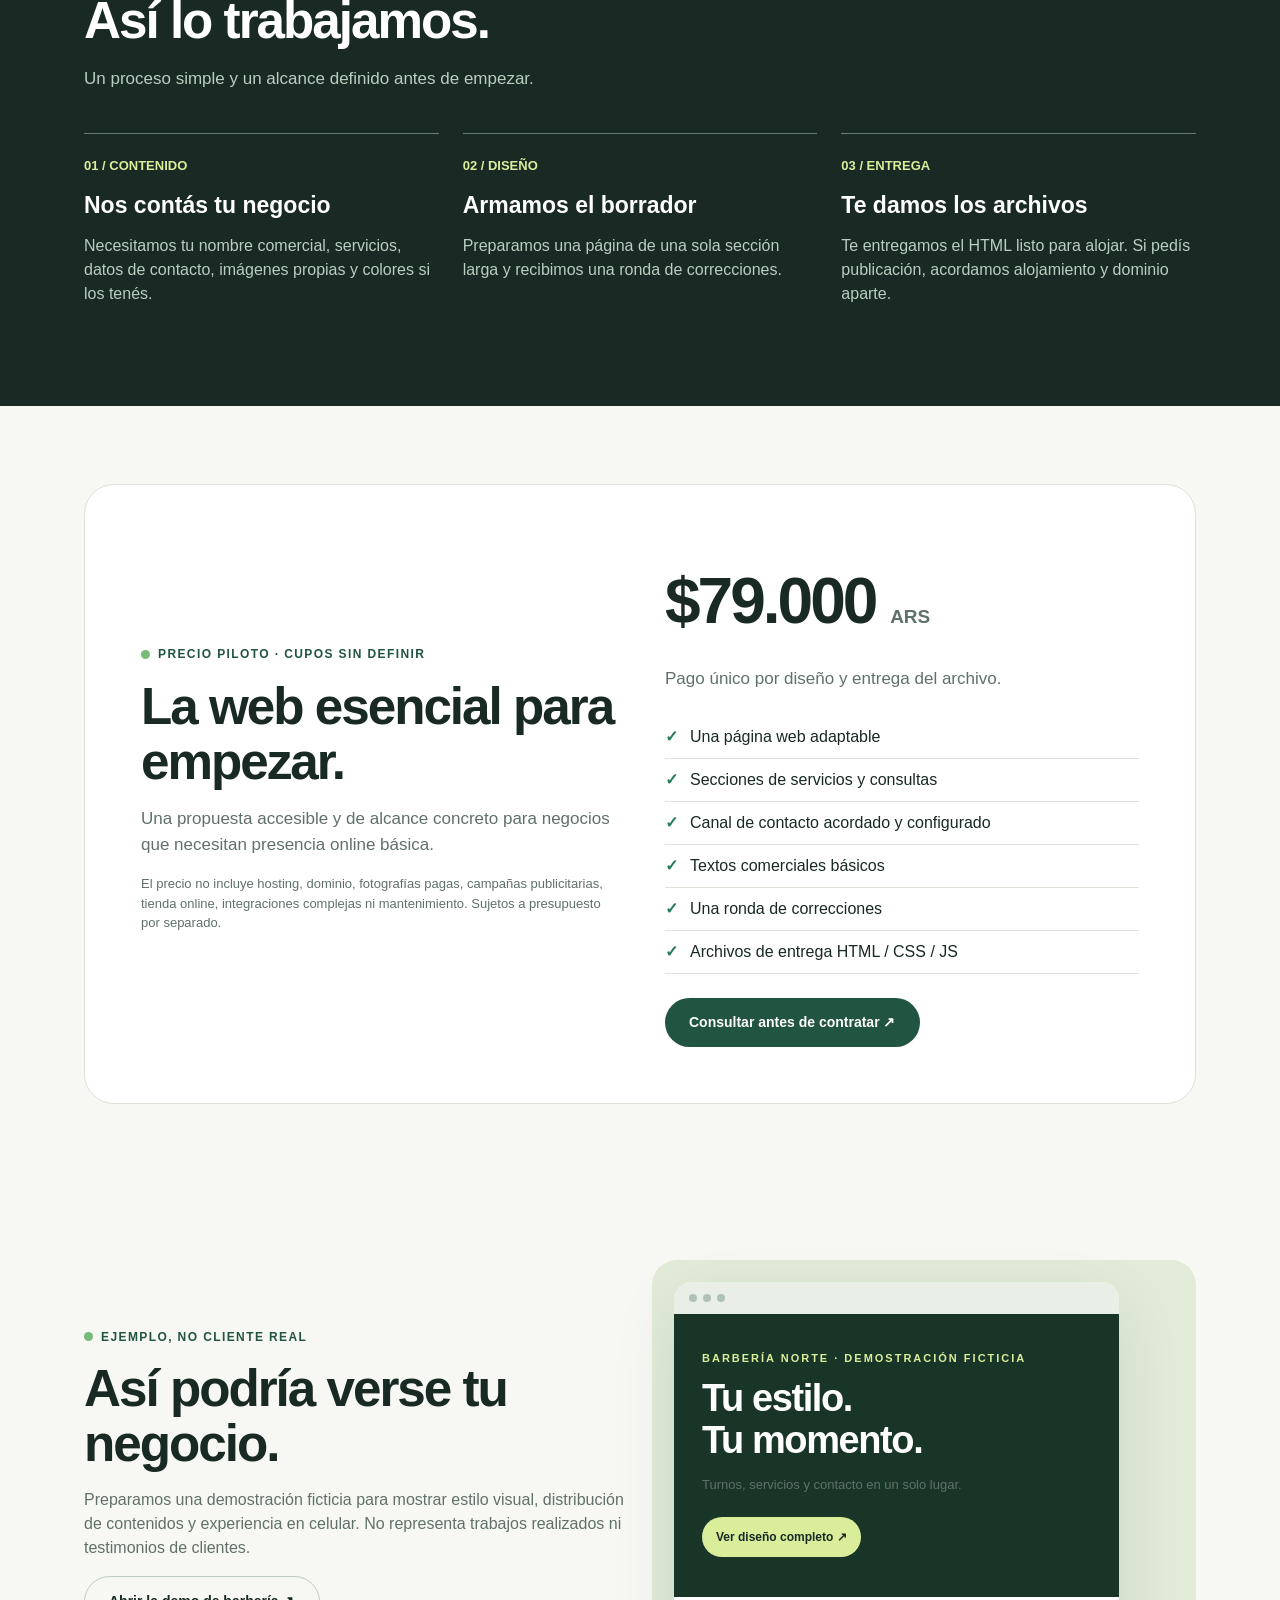
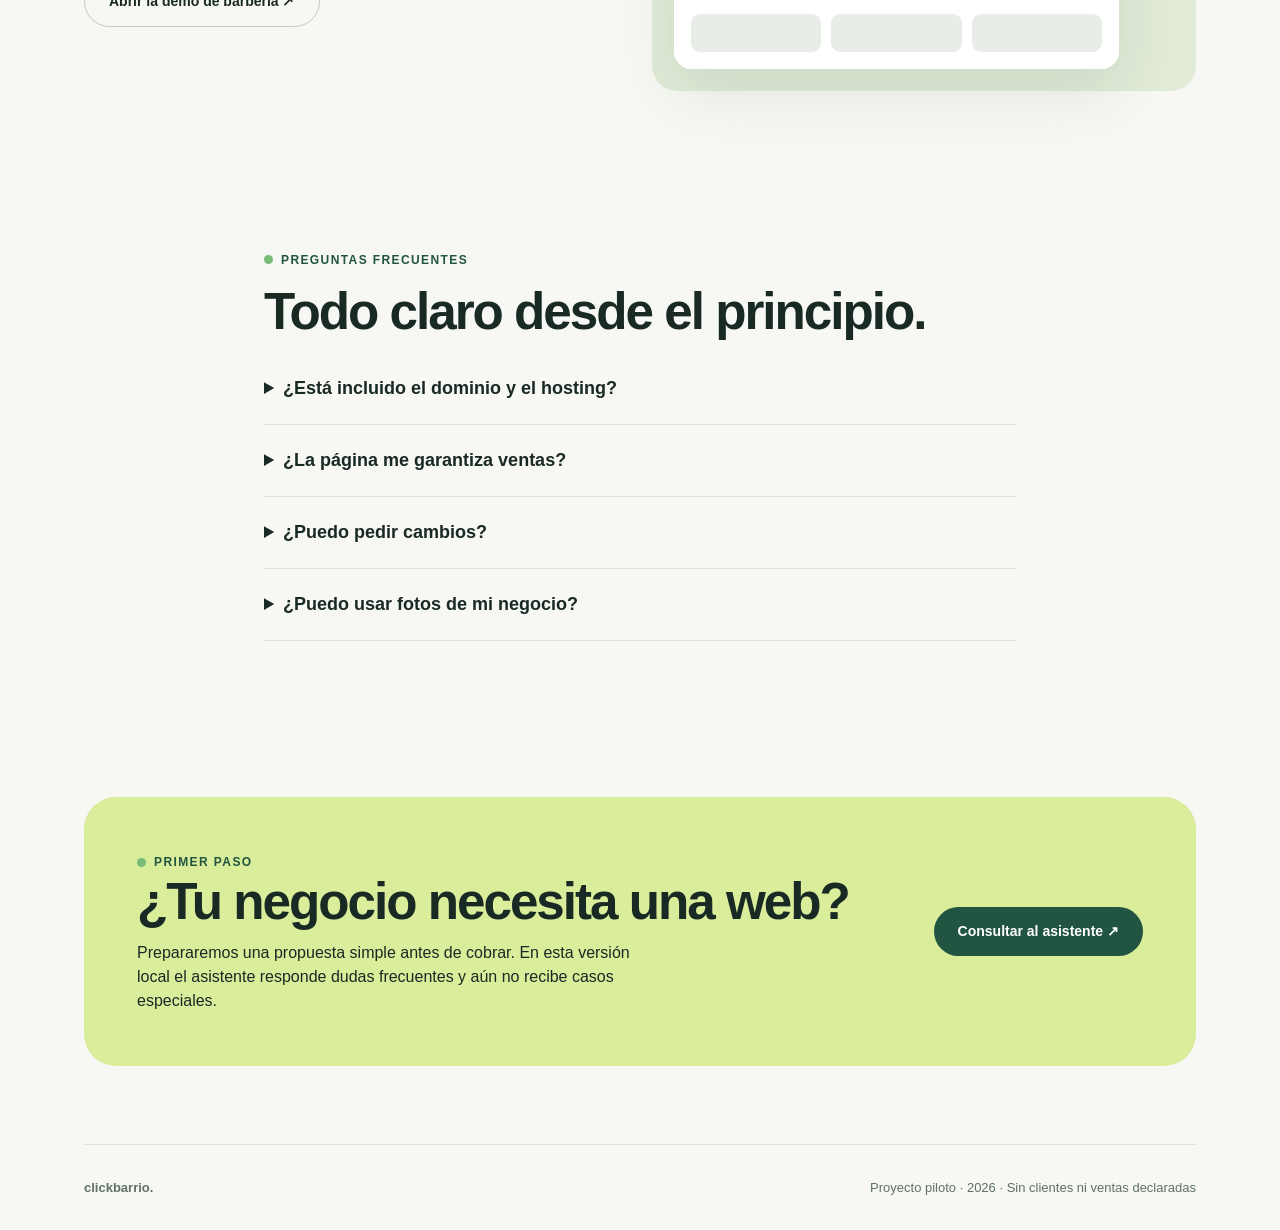
==== commit 2b8fecae: "Add files via upload" ====
--- a/index.html
+++ b/index.html
@@ -2,8 +2,8 @@
 <html lang="es-AR">
 <head>
 <meta charset="UTF-8"><meta name="viewport" content="width=device-width, initial-scale=1">
-<title>ClickBarrio — Páginas web que facilitan las consultas por WhatsApp</title>
-<meta name="description" content="Páginas web claras y rápidas para pequeños negocios de Argentina. Diseño adaptable, información esencial y botón de WhatsApp.">
+<title>ClickBarrio — Páginas web simples para negocios</title>
+<meta name="description" content="Páginas web claras y adaptables para pequeños negocios de Argentina. Conocé servicios, precios y ejemplos de diseño.">
 <style>
 :root{--ink:#192924;--muted:#607169;--bg:#f7f8f3;--lime:#daed9b;--green:#225442;--white:#fff;--line:#dce3d9;--shadow:0 24px 65px #163a2c1a}
 *{box-sizing:border-box}html{scroll-behavior:smooth}body{margin:0;font-family:Inter,"Segoe UI",Arial,sans-serif;color:var(--ink);background:var(--bg);line-height:1.5}a{color:inherit;text-decoration:none}
@@ -30,17 +30,17 @@
 <link rel="stylesheet" href="clickbarrio_chat.css"></head>
 <body>
 <div class="announcement">SITIO DEMOSTRATIVO · <strong>ASISTENTE AUTOMÁTICO ACTIVO · Derivaciones aún sin configurar</strong> · No se reciben pedidos todavía</div>
-<nav><div class="container nav-inner"><a class="logo" href="#">click<span>barrio.</span></a><div class="links"><a href="#incluye">Qué incluye</a><a href="#proceso">Cómo funciona</a><a href="#precio">Precio</a><a class="btn" href="#contacto">Solicitar propuesta ↗</a></div></div></nav>
+<nav><div class="container nav-inner"><a class="logo" href="#">click<span>barrio.</span></a><div class="links"><a href="#incluye">Qué incluye</a><a href="catalogo.html">Galería</a><a href="#proceso">Cómo funciona</a><a href="#precio">Precio</a><a class="btn" href="#contacto">Solicitar propuesta ↗</a></div></div></nav>
 <main>
-<header class="hero"><div class="container hero-grid"><div><div class="eyebrow">Tu negocio, más fácil de encontrar</div><h1>Una web simple. <em>Más consultas.</em></h1><p class="lead">Mostrá tus servicios, horarios y ubicación en un solo lugar. Tus clientes encuentran lo que necesitan y pueden iniciar una consulta sin mostrar tu número personal.</p><div class="actions"><a class="btn" href="#precio">Conocer la propuesta ↗</a><a class="btn outline" href="demo_barberia.html">Demo barbería</a><a class="btn outline" href="demo_taller.html">Demo taller de bicicletas</a></div><div class="notes"><span><b>✓</b> Adaptada al celular</span><span><b>✓</b> Precio de diseño y entrega de archivos</span><span><b>✓</b> Sin promesas de ventas</span></div></div><div class="visual"><div class="circle"></div><div class="orbit"></div><div class="browser"><div class="browser-top"><i class="dot"></i><i class="dot"></i><i class="dot"></i></div><div class="mock-hero"><div class="mock-label">NEGOCIO LOCAL · EJEMPLO</div><h3>Tu próxima visita empieza acá.</h3><p>Servicios claros. Horarios. Ubicación. Contacto.</p><span class="mock-pill">Consultar online ↗</span></div><div class="mock-foot"><div></div><div></div><div></div></div></div><div class="tag">Diseñado para tu negocio ✦</div></div></div></header>
+<header class="hero"><div class="container hero-grid"><div><div class="eyebrow">Tu negocio, más fácil de encontrar</div><h1>Una web simple. <em>Más consultas.</em></h1><p class="lead">Mostrá tus servicios, horarios y ubicación en un solo lugar. Tus clientes encuentran lo que necesitan y pueden iniciar una consulta sin mostrar tu número personal.</p><div class="actions"><a class="btn" href="#precio">Conocer la propuesta ↗</a><a class="btn outline" href="demo_barberia.html">Demo barbería</a><a class="btn outline" href="demo_taller.html">Demo taller de bicicletas</a><a class="btn outline" href="catalogo.html">Ver 10 sitios de ejemplo</a></div><div class="notes"><span><b>✓</b> Adaptada al celular</span><span><b>✓</b> Precio de diseño y entrega de archivos</span><span><b>✓</b> Sin promesas de ventas</span></div></div><div class="visual"><div class="circle"></div><div class="orbit"></div><div class="browser"><div class="browser-top"><i class="dot"></i><i class="dot"></i><i class="dot"></i></div><div class="mock-hero"><div class="mock-label">NEGOCIO LOCAL · EJEMPLO</div><h3>Tu próxima visita empieza acá.</h3><p>Servicios claros. Horarios. Ubicación. Contacto.</p><span class="mock-pill">Consultar online ↗</span></div><div class="mock-foot"><div></div><div></div><div></div></div></div><div class="tag">Diseñado para tu negocio ✦</div></div></div></header>
 <section id="incluye"><div class="container"><div class="section-header"><div class="eyebrow">Lo esencial, bien hecho</div><h2>Una página que explica qué hacés y cómo encontrarte.</h2><p class="sub">Ideal para barberías, centros de estética, técnicos, comercios y profesionales con una oferta clara.</p></div><div class="cards"><article class="card"><div class="icon">📱</div><h3>Lista para el celular</h3><p>Diseño adaptable para que la información se lea fácilmente en dispositivos móviles.</p></article><article class="card"><div class="icon">💬</div><h3>Contacto fácil</h3><p>Botón a un canal de contacto autorizado por el negocio, sin exponer teléfonos personales.</p></article><article class="card"><div class="icon">📍</div><h3>Información esencial</h3><p>Servicios, beneficios, horarios, ubicación y preguntas frecuentes en una misma página.</p></article></div></div></section>
 <section class="dark" id="proceso"><div class="container"><div class="eyebrow" style="color:var(--lime)">Sin vueltas</div><h2>Así lo trabajamos.</h2><p class="sub">Un proceso simple y un alcance definido antes de empezar.</p><div class="process"><div class="step"><div class="number">01 / CONTENIDO</div><h3>Nos contás tu negocio</h3><p>Necesitamos tu nombre comercial, servicios, datos de contacto, imágenes propias y colores si los tenés.</p></div><div class="step"><div class="number">02 / DISEÑO</div><h3>Armamos el borrador</h3><p>Preparamos una página de una sola sección larga y recibimos una ronda de correcciones.</p></div><div class="step"><div class="number">03 / ENTREGA</div><h3>Te damos los archivos</h3><p>Te entregamos el HTML listo para alojar. Si pedís publicación, acordamos alojamiento y dominio aparte.</p></div></div></div></section>
 <section id="precio"><div class="container"><div class="price-box"><div><div class="eyebrow">Precio piloto · cupos sin definir</div><h2>La web esencial para empezar.</h2><p class="sub">Una propuesta accesible y de alcance concreto para negocios que necesitan presencia online básica.</p><p class="fine">El precio no incluye hosting, dominio, fotografías pagas, campañas publicitarias, tienda online, integraciones complejas ni mantenimiento. Sujetos a presupuesto por separado.</p></div><div><div class="price">$79.000 <small>ARS</small></div><p class="sub">Pago único por diseño y entrega del archivo.</p><ul class="ticks"><li>Una página web adaptable</li><li>Secciones de servicios y consultas</li><li>Canal de contacto acordado y configurado</li><li>Textos comerciales básicos</li><li>Una ronda de correcciones</li><li>Archivos de entrega HTML / CSS / JS</li></ul><a class="btn" href="#contacto">Consultar antes de contratar ↗</a></div></div></div></section>
 <section><div class="container showcase"><div><div class="eyebrow">Ejemplo, no cliente real</div><h2>Así podría verse tu negocio.</h2><p>Preparamos una demostración ficticia para mostrar estilo visual, distribución de contenidos y experiencia en celular. No representa trabajos realizados ni testimonios de clientes.</p><a class="btn outline" href="demo_barberia.html">Abrir la demo de barbería ↗</a></div><div class="showcase-preview"><div class="browser"><div class="browser-top"><i class="dot"></i><i class="dot"></i><i class="dot"></i></div><div class="mock-hero"><div class="mock-label">BARBERÍA NORTE · DEMOSTRACIÓN FICTICIA</div><h3>Tu estilo.<br>Tu momento.</h3><p>Turnos, servicios y contacto en un solo lugar.</p><span class="mock-pill">Ver diseño completo ↗</span></div><div class="mock-foot"><div></div><div></div><div></div></div></div></div></div></section>
 <section><div class="container faq"><div class="eyebrow">Preguntas frecuentes</div><h2>Todo claro desde el principio.</h2><details><summary>¿Está incluido el dominio y el hosting?</summary><p>No. El precio piloto cubre el diseño y los archivos. Podemos presupuestar una puesta online y el mantenimiento por separado.</p></details><details><summary>¿La página me garantiza ventas?</summary><p>No. La página facilita la presentación y el contacto, pero las ventas dependen de la oferta, la atención comercial y de que lleguen visitantes.</p></details><details><summary>¿Puedo pedir cambios?</summary><p>Incluimos una ronda de modificaciones sobre los textos, imágenes y detalles de la maqueta acordada. Cambios grandes se presupuestan.</p></details><details><summary>¿Puedo usar fotos de mi negocio?</summary><p>Sí, siempre que tengas autorización para utilizarlas. No usamos testimonios o casos de éxito inventados.</p></details></div></section>
-<section id="contacto"><div class="container"><div class="contact"><div><div class="eyebrow">Primer paso</div><h2>¿Tu negocio necesita una web?</h2><p>Prepararemos una propuesta simple antes de cobrar. En esta versión local el asistente responde dudas frecuentes y aún no recibe casos especiales.</p></div><button class="btn" onclick="mostrarAviso()">Configurar contacto ↗</button></div></div></section>
+<section id="contacto"><div class="container"><div class="contact"><div><div class="eyebrow">Primer paso</div><h2>¿Tu negocio necesita una web?</h2><p>Prepararemos una propuesta simple antes de cobrar. En esta versión local el asistente responde dudas frecuentes y aún no recibe casos especiales.</p></div><a class="btn" href="#contacto" data-chat-open>Consultar al asistente ↗</a></div></div></section>
 </main>
 <div class="container"><footer><strong>clickbarrio.</strong><span>Proyecto piloto · 2026 · Sin clientes ni ventas declaradas</span></footer></div>
 <div id="aviso" class="notice" role="status">Antes de publicar: ingresar un WhatsApp comercial autorizado y configurar un medio de cobro del titular.</div>
-<script>function mostrarAviso(){let n=document.getElementById('aviso');n.style.display='block';setTimeout(()=>n.style.display='none',5500)}</script>
+
 <script src="clickbarrio_chat.js" defer></script></body></html>
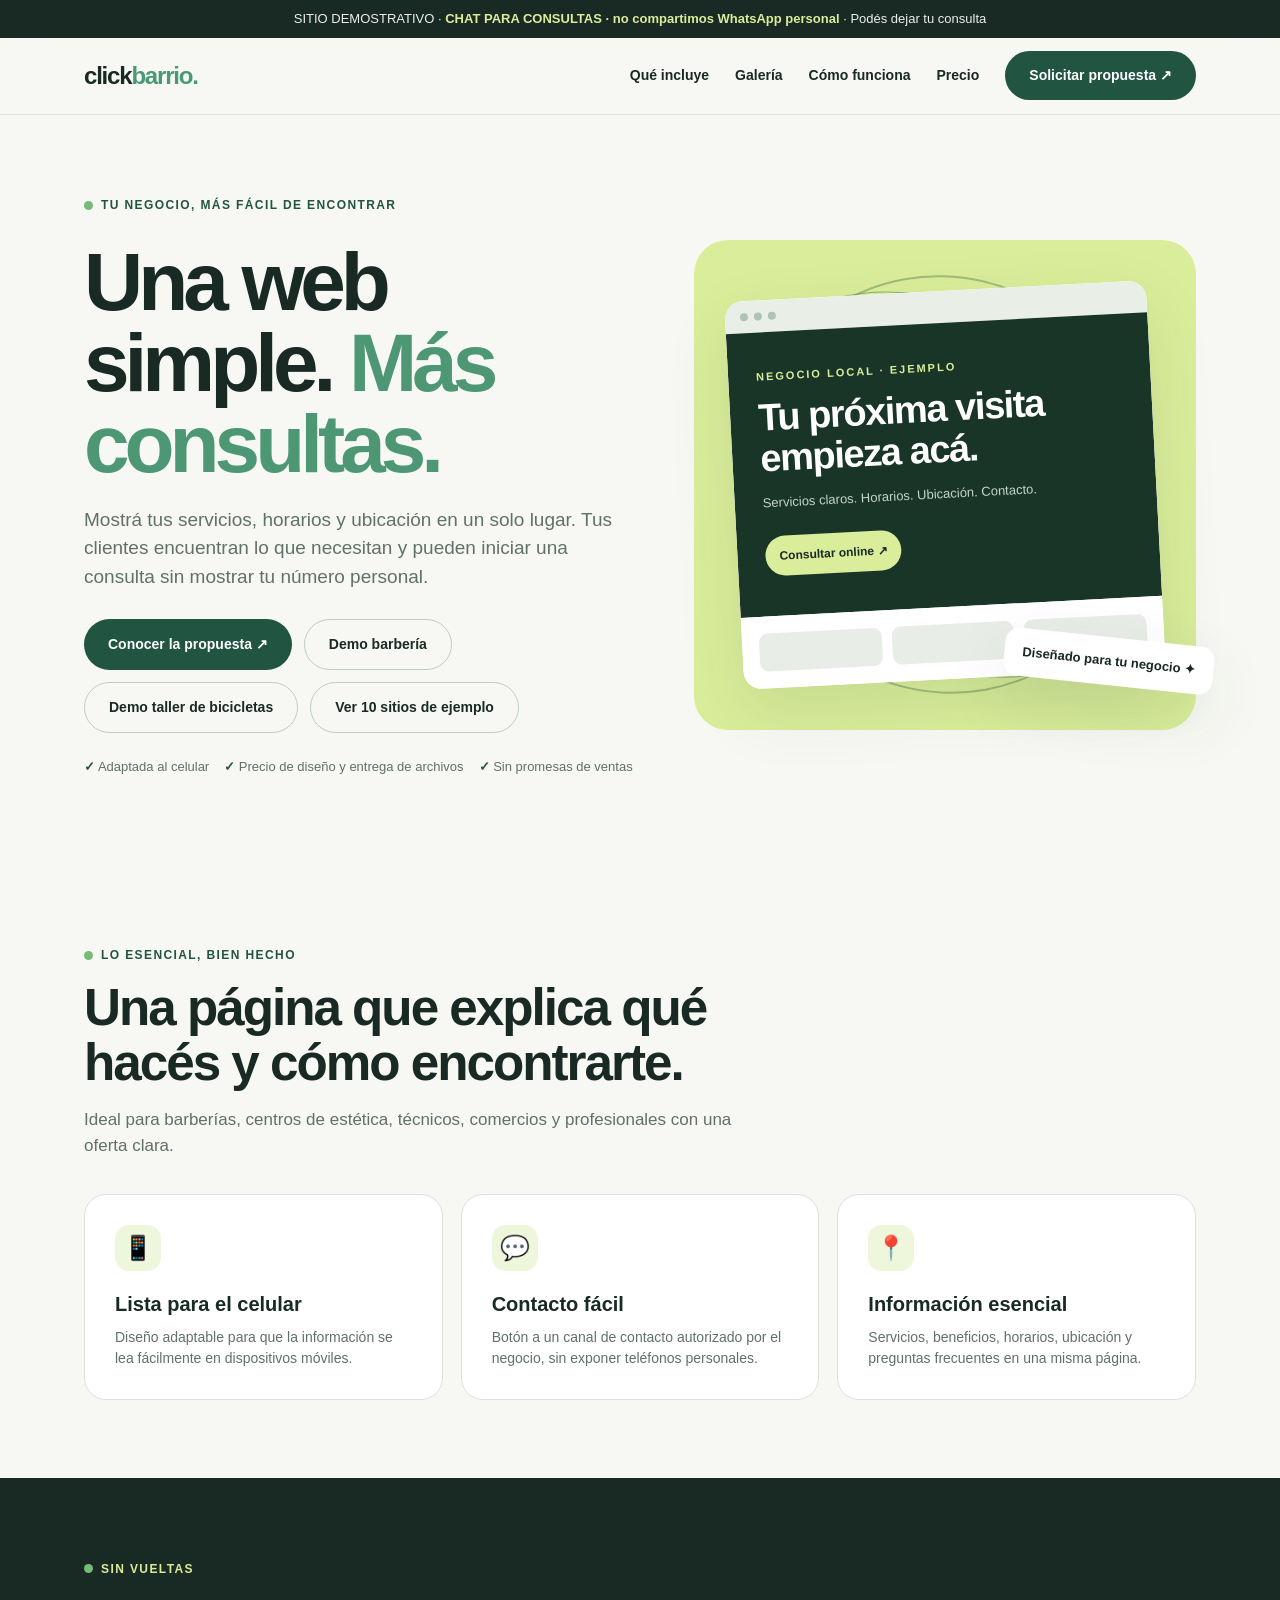
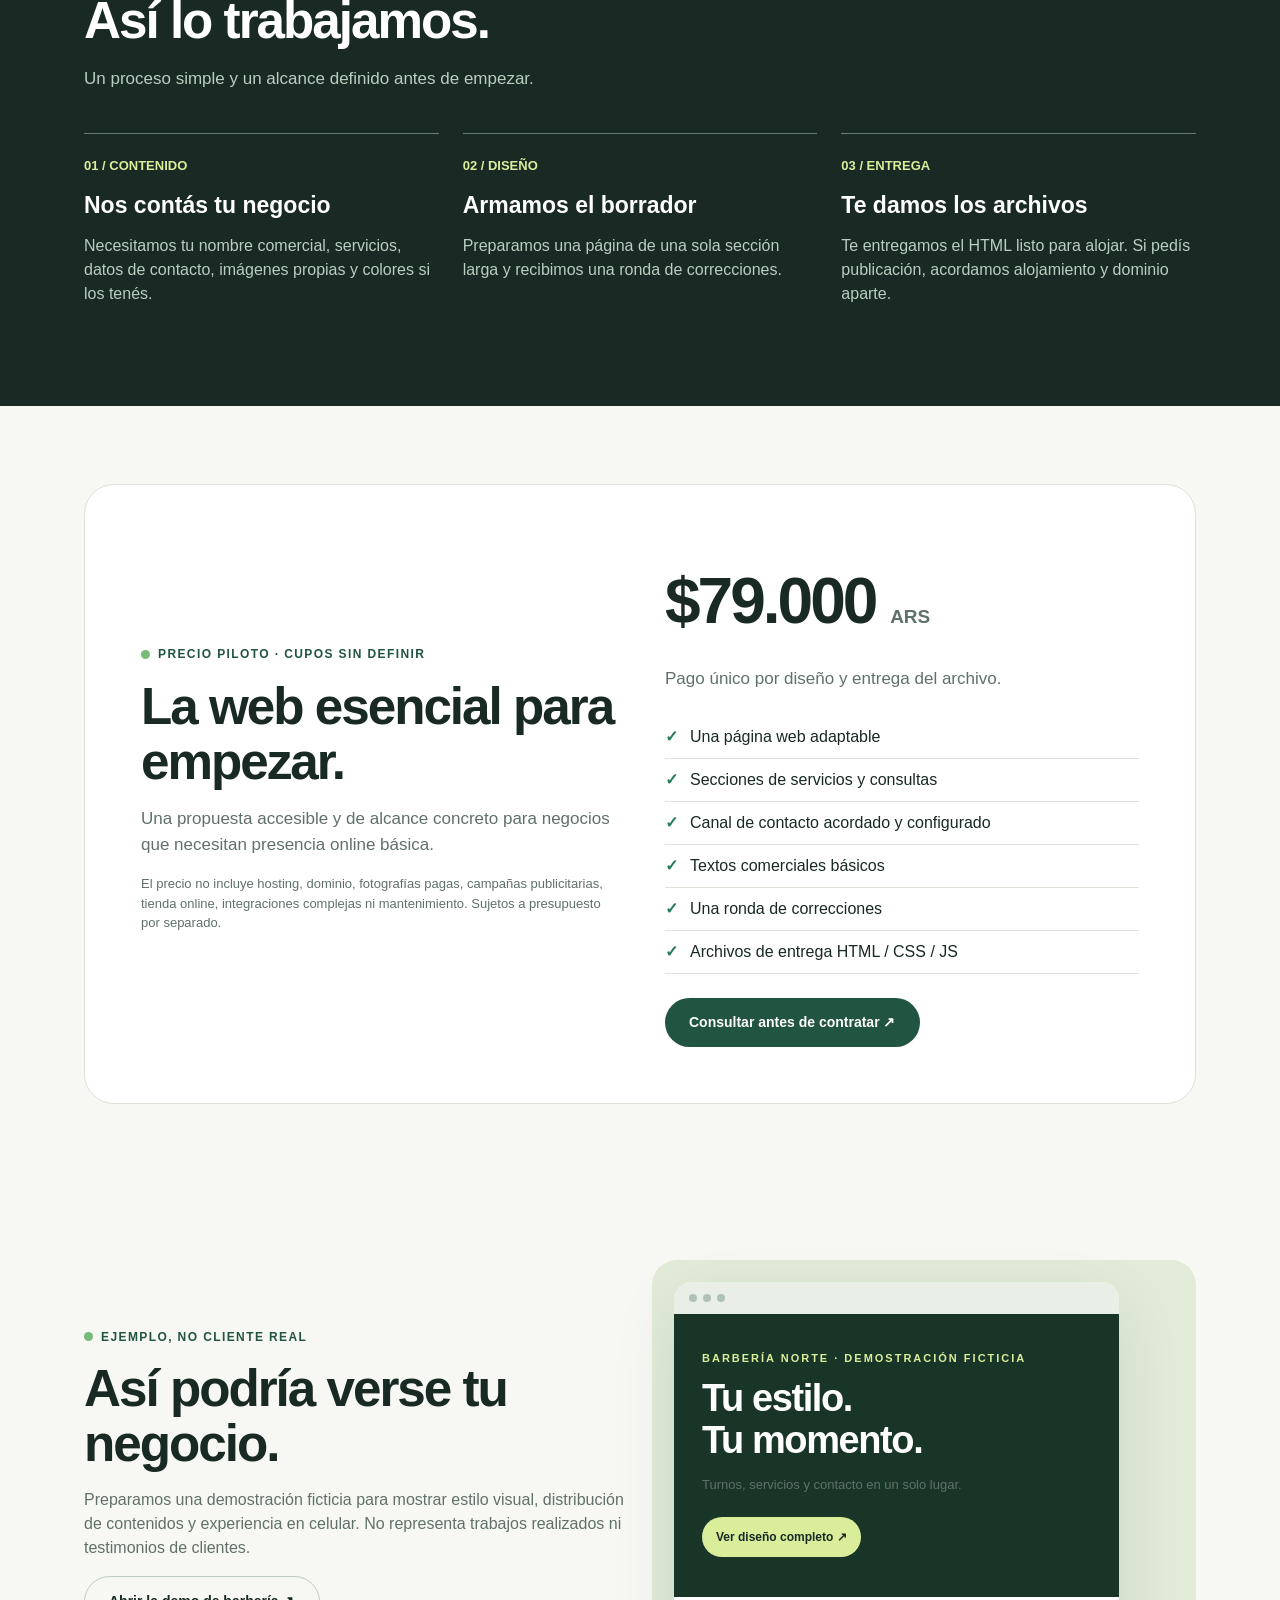
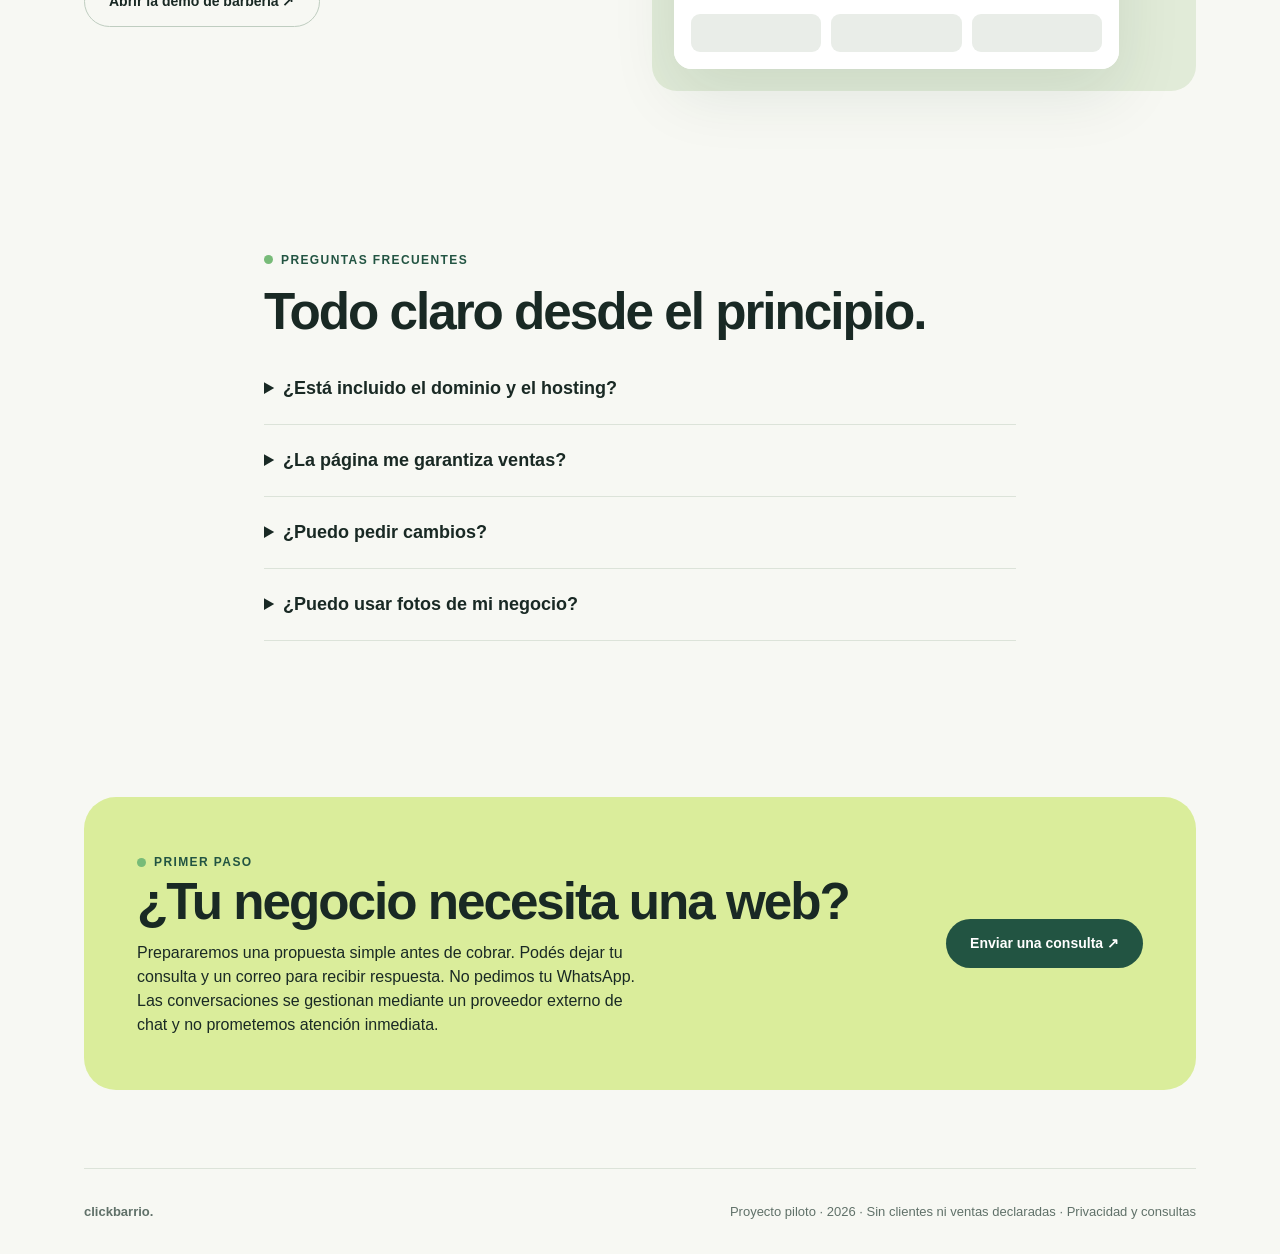
==== commit f69c3a59: "Integrar chat para consultas y aviso de privacidad" ====
--- a/index.html
+++ b/index.html
@@ -27,9 +27,9 @@
 .notice{position:fixed;bottom:24px;right:24px;max-width:400px;background:#193c2d;color:white;padding:16px 20px;border-radius:14px;box-shadow:var(--shadow);display:none;z-index:30}
 @media(max-width:800px){.hero-grid,.price-box,.showcase{grid-template-columns:1fr}.hero{padding:50px 0}.visual{min-height:370px}.cards,.process{grid-template-columns:1fr}.price-box{padding:32px}.links a:not(.btn){display:none}.contact{display:block;padding:32px}.contact .btn{margin-top:22px}h1{letter-spacing:-3px}.price{font-size:52px}.tag{right:3px}}
 </style>
-<link rel="stylesheet" href="clickbarrio_chat.css"></head>
+</head>
 <body>
-<div class="announcement">SITIO DEMOSTRATIVO · <strong>ASISTENTE AUTOMÁTICO ACTIVO · Derivaciones aún sin configurar</strong> · No se reciben pedidos todavía</div>
+<div class="announcement">SITIO DEMOSTRATIVO · <strong>CHAT PARA CONSULTAS · no compartimos WhatsApp personal</strong> · Podés dejar tu consulta</div>
 <nav><div class="container nav-inner"><a class="logo" href="#">click<span>barrio.</span></a><div class="links"><a href="#incluye">Qué incluye</a><a href="catalogo.html">Galería</a><a href="#proceso">Cómo funciona</a><a href="#precio">Precio</a><a class="btn" href="#contacto">Solicitar propuesta ↗</a></div></div></nav>
 <main>
 <header class="hero"><div class="container hero-grid"><div><div class="eyebrow">Tu negocio, más fácil de encontrar</div><h1>Una web simple. <em>Más consultas.</em></h1><p class="lead">Mostrá tus servicios, horarios y ubicación en un solo lugar. Tus clientes encuentran lo que necesitan y pueden iniciar una consulta sin mostrar tu número personal.</p><div class="actions"><a class="btn" href="#precio">Conocer la propuesta ↗</a><a class="btn outline" href="demo_barberia.html">Demo barbería</a><a class="btn outline" href="demo_taller.html">Demo taller de bicicletas</a><a class="btn outline" href="catalogo.html">Ver 10 sitios de ejemplo</a></div><div class="notes"><span><b>✓</b> Adaptada al celular</span><span><b>✓</b> Precio de diseño y entrega de archivos</span><span><b>✓</b> Sin promesas de ventas</span></div></div><div class="visual"><div class="circle"></div><div class="orbit"></div><div class="browser"><div class="browser-top"><i class="dot"></i><i class="dot"></i><i class="dot"></i></div><div class="mock-hero"><div class="mock-label">NEGOCIO LOCAL · EJEMPLO</div><h3>Tu próxima visita empieza acá.</h3><p>Servicios claros. Horarios. Ubicación. Contacto.</p><span class="mock-pill">Consultar online ↗</span></div><div class="mock-foot"><div></div><div></div><div></div></div></div><div class="tag">Diseñado para tu negocio ✦</div></div></div></header>
@@ -38,9 +38,23 @@
 <section id="precio"><div class="container"><div class="price-box"><div><div class="eyebrow">Precio piloto · cupos sin definir</div><h2>La web esencial para empezar.</h2><p class="sub">Una propuesta accesible y de alcance concreto para negocios que necesitan presencia online básica.</p><p class="fine">El precio no incluye hosting, dominio, fotografías pagas, campañas publicitarias, tienda online, integraciones complejas ni mantenimiento. Sujetos a presupuesto por separado.</p></div><div><div class="price">$79.000 <small>ARS</small></div><p class="sub">Pago único por diseño y entrega del archivo.</p><ul class="ticks"><li>Una página web adaptable</li><li>Secciones de servicios y consultas</li><li>Canal de contacto acordado y configurado</li><li>Textos comerciales básicos</li><li>Una ronda de correcciones</li><li>Archivos de entrega HTML / CSS / JS</li></ul><a class="btn" href="#contacto">Consultar antes de contratar ↗</a></div></div></div></section>
 <section><div class="container showcase"><div><div class="eyebrow">Ejemplo, no cliente real</div><h2>Así podría verse tu negocio.</h2><p>Preparamos una demostración ficticia para mostrar estilo visual, distribución de contenidos y experiencia en celular. No representa trabajos realizados ni testimonios de clientes.</p><a class="btn outline" href="demo_barberia.html">Abrir la demo de barbería ↗</a></div><div class="showcase-preview"><div class="browser"><div class="browser-top"><i class="dot"></i><i class="dot"></i><i class="dot"></i></div><div class="mock-hero"><div class="mock-label">BARBERÍA NORTE · DEMOSTRACIÓN FICTICIA</div><h3>Tu estilo.<br>Tu momento.</h3><p>Turnos, servicios y contacto en un solo lugar.</p><span class="mock-pill">Ver diseño completo ↗</span></div><div class="mock-foot"><div></div><div></div><div></div></div></div></div></div></section>
 <section><div class="container faq"><div class="eyebrow">Preguntas frecuentes</div><h2>Todo claro desde el principio.</h2><details><summary>¿Está incluido el dominio y el hosting?</summary><p>No. El precio piloto cubre el diseño y los archivos. Podemos presupuestar una puesta online y el mantenimiento por separado.</p></details><details><summary>¿La página me garantiza ventas?</summary><p>No. La página facilita la presentación y el contacto, pero las ventas dependen de la oferta, la atención comercial y de que lleguen visitantes.</p></details><details><summary>¿Puedo pedir cambios?</summary><p>Incluimos una ronda de modificaciones sobre los textos, imágenes y detalles de la maqueta acordada. Cambios grandes se presupuestan.</p></details><details><summary>¿Puedo usar fotos de mi negocio?</summary><p>Sí, siempre que tengas autorización para utilizarlas. No usamos testimonios o casos de éxito inventados.</p></details></div></section>
-<section id="contacto"><div class="container"><div class="contact"><div><div class="eyebrow">Primer paso</div><h2>¿Tu negocio necesita una web?</h2><p>Prepararemos una propuesta simple antes de cobrar. En esta versión local el asistente responde dudas frecuentes y aún no recibe casos especiales.</p></div><a class="btn" href="#contacto" data-chat-open>Consultar al asistente ↗</a></div></div></section>
+<section id="contacto"><div class="container"><div class="contact"><div><div class="eyebrow">Primer paso</div><h2>¿Tu negocio necesita una web?</h2><p>Prepararemos una propuesta simple antes de cobrar. Podés dejar tu consulta y un correo para recibir respuesta. No pedimos tu WhatsApp. Las conversaciones se gestionan mediante un proveedor externo de chat y no prometemos atención inmediata.</p></div><a class="btn" href="#contacto" data-chat-open>Enviar una consulta ↗</a></div></div></section>
 </main>
-<div class="container"><footer><strong>clickbarrio.</strong><span>Proyecto piloto · 2026 · Sin clientes ni ventas declaradas</span></footer></div>
-<div id="aviso" class="notice" role="status">Antes de publicar: ingresar un WhatsApp comercial autorizado y configurar un medio de cobro del titular.</div>
+<div class="container"><footer><strong>clickbarrio.</strong><span>Proyecto piloto · 2026 · Sin clientes ni ventas declaradas · <a href="privacidad.html">Privacidad y consultas</a></span></footer></div>
 
-<script src="clickbarrio_chat.js" defer></script></body></html>+
+<script>document.addEventListener("DOMContentLoaded",function(){document.querySelectorAll("[data-chat-open]").forEach(function(el){el.addEventListener("click",function(e){e.preventDefault();if(window.Tawk_API && typeof window.Tawk_API.maximize==="function"){window.Tawk_API.maximize()}else{window.alert("El chat se está cargando. Esperá unos segundos y tocá el ícono de la esquina.")}})})});</script>
+<!--Start of Tawk.to Script-->
+<script type="text/javascript">
+var Tawk_API=Tawk_API||{}, Tawk_LoadStart=new Date();
+(function(){
+var s1=document.createElement("script"),s0=document.getElementsByTagName("script")[0];
+s1.async=true;
+s1.src='https://embed.tawk.to/6ad1309d86ca8c34c6a07133/1k50ibpof';
+s1.charset='UTF-8';
+s1.setAttribute('crossorigin','*');
+s0.parentNode.insertBefore(s1,s0);
+})();
+</script>
+<!--End of Tawk.to Script-->
+</body></html>
